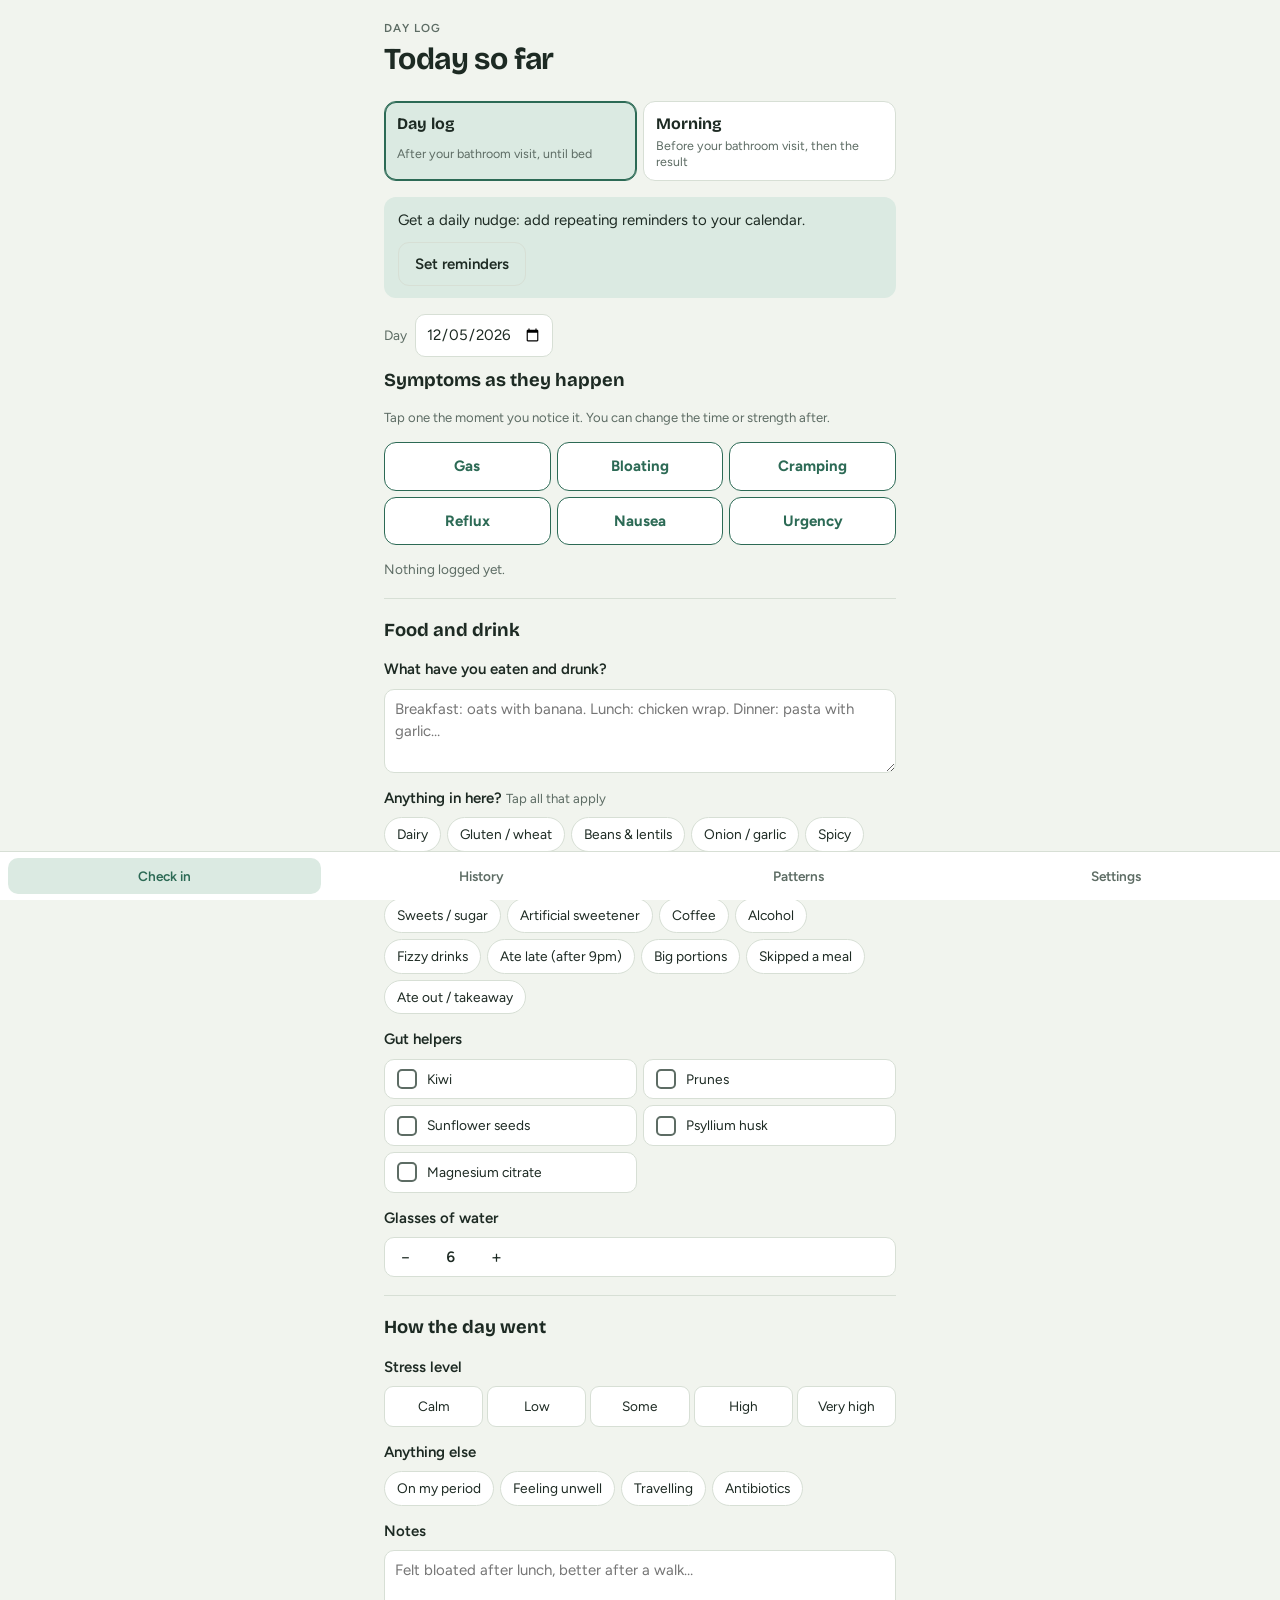
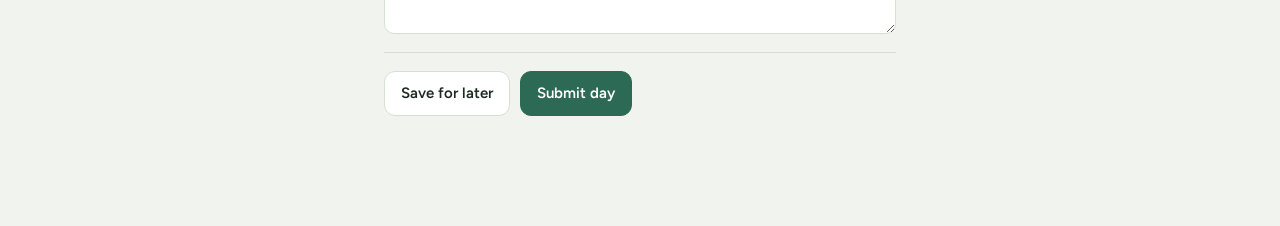
==== index.html @ 4e753a54 "Split check-in into a day log and a morning check-in - Day log (after the bathroom visit until bed):" ====
<!doctype html>
<html lang="en">
<head>
<meta charset="utf-8">
<meta name="viewport" content="width=device-width, initial-scale=1, viewport-fit=cover">
<meta name="theme-color" content="#2c6a55">
<meta name="apple-mobile-web-app-capable" content="yes">
<meta name="apple-mobile-web-app-title" content="Digestiv">
<link rel="manifest" href="manifest.webmanifest">
<link rel="icon" href="icon.svg" type="image/svg+xml">
<link rel="apple-touch-icon" href="apple-touch-icon.png">
<style>:root{padding-top:env(safe-area-inset-top,0px)}</style>
<title>Digestiv</title>
<link rel="preconnect" href="https://fonts.googleapis.com">
<link rel="preconnect" href="https://fonts.gstatic.com" crossorigin>
<link rel="stylesheet" href="https://fonts.googleapis.com/css2?family=Bricolage+Grotesque:opsz,wght@12..96,500;12..96,700&family=Figtree:wght@400;500;600&display=swap">
<style>
/* Layout: one phone-width column; sticky tab bar at the bottom; check-in is a stack of quiet sections */
:root {
  --bg: #f1f4ee;
  --surface: #ffffff;
  --ink: #1d2a23;
  --muted: #5d6c64;
  --line: #d7dfd5;
  --accent: #2c6a55;
  --accent-ink: #ffffff;
  --accent-soft: #dbeae2;
  --s1: #c2553a; --s2: #d68a3c; --s3: #c3a63a; --s4: #74a257; --s5: #36845e;
  --display: "Bricolage Grotesque", "Avenir Next", "Segoe UI", system-ui, sans-serif;
  --body: "Figtree", "Helvetica Neue", "Segoe UI", system-ui, sans-serif;
}
@media (prefers-color-scheme: dark) {
  :root:not([data-theme="light"]) {
    --bg: #111814; --surface: #19221d; --ink: #e3ebe5; --muted: #98a99f; --line: #2a362f;
    --accent: #7cc4a4; --accent-ink: #0f1a14; --accent-soft: #1e382c;
    --s1: #e0775c; --s2: #e4a35a; --s3: #d8c25a; --s4: #92c174; --s5: #5cb486;
    color-scheme: dark;
  }
}
:root[data-theme="dark"] {
  --bg: #111814; --surface: #19221d; --ink: #e3ebe5; --muted: #98a99f; --line: #2a362f;
  --accent: #7cc4a4; --accent-ink: #0f1a14; --accent-soft: #1e382c;
  --s1: #e0775c; --s2: #e4a35a; --s3: #d8c25a; --s4: #92c174; --s5: #5cb486;
  color-scheme: dark;
}
* { box-sizing: border-box; }
[hidden] { display: none !important; }
html, body { background: var(--bg); color: var(--ink); }
body { margin: 0; font: 15px/1.5 var(--body); -webkit-font-smoothing: antialiased; }
.wrap { max-width: 34rem; margin: 0 auto; padding-inline: 16px; padding-block: 20px 110px; }
h1, h2, h3 { font-family: var(--display); text-wrap: balance; margin: 0; }
h1 { font-size: 1.9rem; font-weight: 700; letter-spacing: -0.02em; }
h2 { font-size: 1.15rem; font-weight: 700; }
h3 { font-size: 0.95rem; font-weight: 500; }
.eyebrow { font-size: 0.72rem; text-transform: uppercase; letter-spacing: 0.08em; color: var(--muted); font-weight: 600; }
.muted { color: var(--muted); }
.small { font-size: 0.85rem; }
header.top { display: flex; align-items: end; justify-content: space-between; gap: 12px; margin-bottom: 18px; flex-wrap: wrap; }
.datebox { display: flex; align-items: center; gap: 8px; }
input[type="date"], input[type="time"], input[type="number"], textarea {
  font: inherit; color: var(--ink); background: var(--surface); border: 1px solid var(--line);
  border-radius: 10px; padding: 8px 10px;
}
textarea { width: 100%; min-height: 84px; resize: vertical; }
:focus-visible { outline: 2px solid var(--accent); outline-offset: 2px; }

.banner { background: var(--accent-soft); border-radius: 12px; padding: 12px 14px; margin-bottom: 16px; display: flex; gap: 10px; align-items: center; justify-content: space-between; flex-wrap: wrap; }
.banner p { margin: 0; }

section.block { padding-block: 18px; border-top: 1px solid var(--line); display: grid; gap: 14px; }
section.block:first-of-type { border-top: 0; padding-top: 4px; }
.q { display: grid; gap: 8px; }
.q > label, .q > .label { font-weight: 600; }
.hint { font-size: 0.82rem; color: var(--muted); font-weight: 400; }

.seg { display: grid; grid-auto-flow: column; grid-auto-columns: 1fr; gap: 4px; }
.seg button, .chip, .btn, .tab {
  font: inherit; cursor: pointer; border: 1px solid var(--line); background: var(--surface); color: var(--ink);
}
.seg button { padding: 9px 4px; border-radius: 9px; font-size: 0.85rem; min-width: 0; }
.seg button[aria-pressed="true"] { background: var(--accent); color: var(--accent-ink); border-color: var(--accent); font-weight: 600; }
.seg.score button[aria-pressed="true"][data-v="1"] { background: var(--s1); border-color: var(--s1); color: #fff; }
.seg.score button[aria-pressed="true"][data-v="2"] { background: var(--s2); border-color: var(--s2); color: #fff; }
.seg.score button[aria-pressed="true"][data-v="3"] { background: var(--s3); border-color: var(--s3); color: #1d2a23; }
.seg.score button[aria-pressed="true"][data-v="4"] { background: var(--s4); border-color: var(--s4); color: #fff; }
.seg.score button[aria-pressed="true"][data-v="5"] { background: var(--s5); border-color: var(--s5); color: #fff; }
.seg.score button span { display: block; font-size: 0.7rem; opacity: 0.85; }


.chips { display: flex; flex-wrap: wrap; gap: 6px; }
.chip { border-radius: 999px; padding: 6px 12px; font-size: 0.86rem; }
.chip .box { display: none; }
.checks { display: grid; grid-template-columns: repeat(2, minmax(0, 1fr)); gap: 6px; }
.checks .chip { border-radius: 10px; padding: 9px 12px; display: flex; align-items: center; gap: 10px; text-align: left; }
.checks .chip .box { display: inline-grid; place-items: center; flex: none; width: 20px; height: 20px; border: 2px solid var(--muted); border-radius: 5px; }
.checks .chip[aria-pressed="true"] .box { background: var(--accent); border-color: var(--accent); }
.checks .chip[aria-pressed="true"] .box::after { content: ""; width: 5px; height: 10px; border: solid var(--accent-ink); border-width: 0 2px 2px 0; transform: translate(0, -1px) rotate(45deg); }
.chip[aria-pressed="true"] { background: var(--accent-soft); border-color: var(--accent); color: var(--ink); font-weight: 600; }

.bristol { display: grid; grid-template-columns: repeat(7, minmax(0, 1fr)); gap: 4px; }
.bristol button { padding: 8px 2px; border-radius: 9px; font-weight: 600; }
.bristol-desc { font-size: 0.82rem; color: var(--muted); min-height: 1.3em; }

.stepper { display: inline-flex; align-items: center; gap: 0; border: 1px solid var(--line); border-radius: 10px; overflow: hidden; background: var(--surface); }
.stepper button { font: inherit; border: 0; background: transparent; color: var(--ink); width: 40px; height: 38px; cursor: pointer; font-size: 1.1rem; }
.stepper output { min-width: 3.2rem; text-align: center; font-variant-numeric: tabular-nums; font-weight: 600; }
.row { display: flex; gap: 18px; flex-wrap: wrap; align-items: center; }
.row .q { flex: 1 1 9rem; }

.btn { border-radius: 11px; padding: 10px 16px; font-weight: 600; }
.btn.primary { background: var(--accent); color: var(--accent-ink); border-color: var(--accent); }
.btn.quiet { background: transparent; }
.btn.danger { color: var(--s1); border-color: var(--s1); background: transparent; }
.savebar { display: flex; gap: 10px; align-items: center; flex-wrap: wrap; padding-top: 18px; border-top: 1px solid var(--line); }
.toast { color: var(--accent); font-weight: 600; }

nav.tabs {
  position: fixed; left: 0; right: 0; bottom: 0; z-index: 5;
  background: var(--surface); border-top: 1px solid var(--line);
  padding: 6px 8px calc(6px + env(safe-area-inset-bottom, 0px));
  display: grid; grid-template-columns: repeat(4, 1fr); gap: 4px;
}
.tab { border: 0; background: transparent; padding: 8px 4px; border-radius: 10px; font-size: 0.85rem; color: var(--muted); font-weight: 600; }
.tab[aria-selected="true"] { color: var(--accent); background: var(--accent-soft); }

.pill { width: 3rem; height: 3rem; border-radius: 12px; display: grid; place-items: center; font-family: var(--display); font-weight: 700; font-size: 1.3rem; color: #fff; }
.pill[data-v="3"] { color: #1d2a23; }
.pill[data-v="0"] { background: var(--line); color: var(--muted); }

.chart { width: 100%; height: auto; display: block; }
.factor { display: grid; grid-template-columns: minmax(0, 1fr) 7rem 3.2rem; gap: 10px; align-items: center; padding-block: 7px; border-top: 1px solid var(--line); font-size: 0.9rem; }
.factor:first-child { border-top: 0; }
.factor .n { font-size: 0.75rem; color: var(--muted); }
.bar { position: relative; height: 10px; background: var(--line); border-radius: 5px; }
.bar i { position: absolute; top: 0; bottom: 0; border-radius: 5px; }
.bar::after { content: ""; position: absolute; left: 50%; top: -3px; bottom: -3px; width: 1px; background: var(--muted); }
.delta { text-align: right; font-variant-numeric: tabular-nums; font-weight: 600; }
.card { background: var(--surface); border: 1px solid var(--line); border-radius: 14px; padding: 14px; display: grid; gap: 10px; }
.stack { display: grid; gap: 16px; }
.example-tag { display: inline-block; font-size: 0.72rem; font-weight: 600; text-transform: uppercase; letter-spacing: 0.06em; background: var(--s3); color: #1d2a23; border-radius: 6px; padding: 2px 7px; }
.confirm { display: flex; gap: 8px; flex-wrap: wrap; align-items: center; }

.switch { display: grid; grid-template-columns: repeat(2, minmax(0, 1fr)); gap: 6px; margin-bottom: 16px; }
.switch button { font: inherit; cursor: pointer; text-align: left; border: 1px solid var(--line); background: var(--surface); color: var(--ink); border-radius: 12px; padding: 10px 12px; display: grid; gap: 2px; min-width: 0; }
.switch b { font-family: var(--display); font-size: 1rem; }
.switch .status { justify-self: start; margin-top: 4px; }
.switch span { font-size: 0.78rem; color: var(--muted); line-height: 1.3; }
.switch button[aria-selected="true"] { border-color: var(--accent); background: var(--accent-soft); box-shadow: inset 0 0 0 1px var(--accent); }
.formhead { display: flex; gap: 10px; align-items: center; flex-wrap: wrap; justify-content: space-between; padding-bottom: 6px; }
.formhead .datebox { display: flex; align-items: center; gap: 8px; }
.status { font-size: 0.75rem; font-weight: 600; border-radius: 999px; padding: 3px 10px; background: var(--line); color: var(--muted); white-space: nowrap; }
.status:empty { display: none; }
.status[data-state="draft"] { background: color-mix(in srgb, var(--s3) 35%, var(--surface)); color: var(--ink); }
.status[data-state="submitted"] { background: var(--accent-soft); color: var(--accent); }
.quicklog { display: grid; grid-template-columns: repeat(3, minmax(0, 1fr)); gap: 6px; }
.quicklog button { font: inherit; cursor: pointer; border: 1.5px solid var(--accent); background: var(--surface); color: var(--accent); border-radius: 12px; padding: 12px 6px; font-weight: 700; }
.quicklog button:active { background: var(--accent); color: var(--accent-ink); }
.events { list-style: none; margin: 0; padding: 0; display: grid; gap: 6px; }
.event { display: grid; grid-template-columns: minmax(0, 1fr) auto auto; gap: 8px; align-items: center; padding-block: 4px; border-top: 1px solid var(--line); }
.event:first-child { border-top: 0; }
.ev-main { display: flex; flex-wrap: wrap; gap: 4px 10px; align-items: center; min-width: 0; }
.event input[type="time"] { padding: 5px 6px; font-size: 0.85rem; }
.event .ev-name { font-weight: 600; font-size: 0.95rem; }
.seg.ev-level { grid-auto-columns: auto; gap: 3px; }
.seg.ev-level button { padding: 5px 7px; font-size: 0.75rem; }
.ev-del { font: inherit; border: 0; background: transparent; color: var(--muted); font-size: 1.3rem; line-height: 1; cursor: pointer; width: 32px; height: 32px; border-radius: 8px; }
.toast button { font: inherit; color: var(--accent); background: none; border: 0; text-decoration: underline; cursor: pointer; padding: 0; font-weight: 600; }
.cycle { display: grid; grid-template-columns: repeat(2, minmax(0, 1fr)); gap: 8px; padding-block: 10px; border-top: 1px solid var(--line); }
.cycle:first-child { border-top: 0; }
.half { font: inherit; color: inherit; text-align: left; background: var(--surface); border: 1px solid var(--line); border-radius: 12px; padding: 10px; display: grid; gap: 4px; align-content: start; cursor: pointer; min-width: 0; }
div.half { cursor: default; border-style: dashed; background: transparent; }
.half .head { display: flex; flex-wrap: wrap; align-items: center; gap: 4px 8px; justify-content: space-between; }
.half .tags { font-size: 0.8rem; color: var(--muted); overflow-wrap: anywhere; }
.pill.sm { width: 2rem; height: 2rem; font-size: 1rem; border-radius: 9px; flex: none; }
@media (prefers-reduced-motion: no-preference) { .btn, .chip, .seg button, .tab, .switch button { transition: background-color .15s, border-color .15s; } }
</style>
</head>
<body>

<div class="wrap">
  <header class="top">
    <div>
      <div class="eyebrow" id="hdr-eyebrow">Daily check-in</div>
      <h1 id="hdr-title">Digestiv</h1>
    </div>
  </header>

  <!-- CHECK-IN -->
  <main id="view-checkin">
    <div class="switch" role="tablist" aria-label="Which part">
      <button type="button" role="tab" data-part="day" aria-selected="true"><b>Day log</b><span>After your bathroom visit, until bed</span><em class="status" id="sw-day"></em></button>
      <button type="button" role="tab" data-part="morning" aria-selected="false"><b>Morning</b><span>Before your bathroom visit, then the result</span><em class="status" id="sw-morning"></em></button>
    </div>

    <div class="banner" id="reminder-banner" hidden>
      <p>Get a daily nudge: add repeating reminders to your calendar.</p>
      <button class="btn quiet" type="button" data-view="settings">Set reminders</button>
    </div>

    <!-- DAY LOG -->
    <form id="form-day" data-part="day" autocomplete="off">
      <div class="formhead">
        <div class="datebox"><label for="d-date" class="small muted">Day</label><input type="date" id="d-date"></div>
        <span class="status" id="d-status"></span>
      </div>

      <section class="block">
        <h2>Symptoms as they happen</h2>
        <p class="hint" style="margin:0">Tap one the moment you notice it. You can change the time or strength after.</p>
        <div class="quicklog" id="quicklog"></div>
        <ol class="events" id="events" aria-label="Symptoms logged"></ol>
      </section>

      <section class="block">
        <h2>Food and drink</h2>
        <div class="q">
          <label for="d-food">What have you eaten and drunk?</label>
          <textarea id="d-food" data-text="food" placeholder="Breakfast: oats with banana. Lunch: chicken wrap. Dinner: pasta with garlic…"></textarea>
        </div>
        <div class="q">
          <div class="label">Anything in here? <span class="hint">Tap all that apply</span></div>
          <div class="chips" data-tags="food"></div>
        </div>
        <div class="q">
          <div class="label">Gut helpers</div>
          <div class="checks" data-tags="helpers"></div>
        </div>
        <div class="q">
          <div class="label">Glasses of water</div>
          <div class="stepper" data-field="water" data-step="1" data-min="0" data-max="20">
            <button type="button" data-d="-1" aria-label="Fewer">−</button><output>0</output><button type="button" data-d="1" aria-label="More">+</button>
          </div>
        </div>
      </section>

      <section class="block">
        <h2>How the day went</h2>
        <div class="q">
          <div class="label">Stress level</div>
          <div class="seg" data-field="stress" role="group" aria-label="Stress level">
            <button type="button" data-v="1">Calm</button><button type="button" data-v="2">Low</button><button type="button" data-v="3">Some</button><button type="button" data-v="4">High</button><button type="button" data-v="5">Very high</button>
          </div>
        </div>
        <div class="q">
          <div class="label">Anything else</div>
          <div class="chips" data-tags="other"></div>
        </div>
        <div class="q">
          <label for="d-notes">Notes</label>
          <textarea id="d-notes" data-text="notes" placeholder="Felt bloated after lunch, better after a walk…"></textarea>
        </div>
      </section>

      <div class="savebar">
        <button class="btn" type="button" data-save="day">Save for later</button>
        <button class="btn primary" type="submit" id="d-submit">Submit day</button>
        <span class="toast" id="d-toast" role="status"></span>
      </div>
    </form>

    <!-- MORNING -->
    <form id="form-morning" data-part="morning" autocomplete="off" hidden>
      <div class="formhead">
        <div class="datebox"><label for="m-date" class="small muted">Morning of</label><input type="date" id="m-date"></div>
        <span class="status" id="m-status"></span>
      </div>
      <p class="hint" id="m-pair" style="margin:0"></p>

      <section class="block">
        <h2>Before your bathroom visit</h2>
        <div class="q">
          <div class="label">Hours of sleep</div>
          <div class="stepper" data-field="sleepH" data-step="0.5" data-min="0" data-max="14">
            <button type="button" data-d="-1" aria-label="Less">−</button><output>7</output><button type="button" data-d="1" aria-label="More">+</button>
          </div>
        </div>
        <div class="q">
          <div class="label">Sleep quality</div>
          <div class="seg" data-field="sleepQ" role="group" aria-label="Sleep quality">
            <button type="button" data-v="1">Awful</button><button type="button" data-v="2">Poor</button><button type="button" data-v="3">Okay</button><button type="button" data-v="4">Good</button><button type="button" data-v="5">Great</button>
          </div>
        </div>
        <div class="q">
          <div class="label">This morning I…</div>
          <div class="chips" data-tags="morning"></div>
        </div>
        <div class="q">
          <div class="label">Stress this morning</div>
          <div class="seg" data-field="stressM" role="group" aria-label="Stress this morning">
            <button type="button" data-v="1">Calm</button><button type="button" data-v="2">Low</button><button type="button" data-v="3">Some</button><button type="button" data-v="4">High</button><button type="button" data-v="5">Very high</button>
          </div>
        </div>
      </section>

      <section class="block">
        <h2>The result</h2>
        <div class="q">
          <label for="m-attempt">Bathroom visit at</label>
          <div class="row" style="gap:8px">
            <input type="time" id="m-attempt" data-text="attemptAt">
            <button class="btn quiet" type="button" data-now="1">Now</button>
          </div>
        </div>
        <div class="row">
          <div class="q">
            <div class="label">Bowel movements</div>
            <div class="stepper" data-field="bm" data-step="1" data-min="0" data-max="12">
              <button type="button" data-d="-1" aria-label="Fewer">−</button><output>0</output><button type="button" data-d="1" aria-label="More">+</button>
            </div>
          </div>
          <div class="q">
            <div class="label">Urgency</div>
            <div class="chips"><button type="button" class="chip" data-toggle="urgency">Had to rush</button></div>
          </div>
        </div>
        <div id="m-bm-detail" class="stack" style="gap:14px">
          <div class="q">
            <div class="label">Bristol stool type <span class="hint">(most typical)</span></div>
            <div class="bristol seg" data-field="bristol" role="group" aria-label="Bristol type"></div>
            <div class="bristol-desc" id="bristol-desc"></div>
          </div>
          <div class="q">
            <div class="label">Felt fully emptied afterwards?</div>
            <div class="seg" data-field="emptied" role="group" aria-label="Felt fully emptied">
              <button type="button" data-v="3">Yes</button><button type="button" data-v="2">Partly</button><button type="button" data-v="1">No</button>
            </div>
          </div>
        </div>
        <div class="q">
          <div class="label">How does your gut feel now?</div>
          <div class="seg score" data-field="overall" role="group" aria-label="Overall">
            <button type="button" data-v="1">1<span>Rough</span></button>
            <button type="button" data-v="2">2<span>Off</span></button>
            <button type="button" data-v="3">3<span>Okay</span></button>
            <button type="button" data-v="4">4<span>Good</span></button>
            <button type="button" data-v="5">5<span>Great</span></button>
          </div>
        </div>
        <div class="q">
          <label for="m-notes">Notes</label>
          <textarea id="m-notes" data-text="notes" placeholder="Took a while, needed a second try…"></textarea>
        </div>
      </section>

      <div class="savebar">
        <button class="btn" type="button" data-save="morning">Save for later</button>
        <button class="btn primary" type="submit" id="m-submit">Submit morning</button>
        <span class="toast" id="m-toast" role="status"></span>
      </div>
    </form>
  </main>

  <!-- HISTORY -->
  <main id="view-history" hidden>
    <div id="history-list"></div>
  </main>

  <!-- PATTERNS -->
  <main id="view-patterns" hidden>
    <div class="stack" id="patterns"></div>
  </main>

  <!-- SETTINGS -->
  <main id="view-settings" hidden>
    <div class="stack">
      <div class="card">
        <h2>Daily reminders</h2>
        <p class="muted small" style="margin:0">Each adds a repeating event with an alert to your phone's calendar, so you get a nudge even when the app is closed.</p>
        <div class="row">
          <label for="f-remind" class="small">Morning check-in at</label>
          <input type="time" id="f-remind" value="08:30">
          <button class="btn primary" type="button" id="ics-morning">Add to calendar</button>
        </div>
        <div class="row">
          <label for="f-remind-eve" class="small">Submit day log at</label>
          <input type="time" id="f-remind-eve" value="21:30">
          <button class="btn" type="button" id="ics-evening">Add to calendar</button>
        </div>
        <p class="muted small" id="frame-note" hidden style="margin:0">Downloads are blocked in this preview. Use the installed app to add reminders.</p>
        <p class="muted small" style="margin:0">If you've installed Digestiv to your home screen, its icon also shows a badge until you've submitted the morning check-in.</p>
      </div>
      <div class="card">
        <h2>Your data</h2>
        <p class="muted small" style="margin:0">Everything stays on this device. Export a backup now and then, or to share with a doctor.</p>
        <div class="row" style="gap:8px">
          <button class="btn" type="button" id="export-json">Export backup (JSON)</button>
          <button class="btn" type="button" id="export-csv">Export spreadsheet (CSV)</button>
          <label class="btn" for="import-file">Import backup</label>
          <input type="file" id="import-file" accept="application/json,.json" hidden>
        </div>
        <span class="toast small" id="data-msg" role="status"></span>
        <div class="confirm">
          <button class="btn danger" type="button" id="clear-btn">Delete all check-ins</button>
          <span id="clear-confirm" hidden class="confirm"><span class="small">Delete <b id="clear-count">0</b> logs for good?</span>
            <button class="btn danger" type="button" id="clear-yes">Delete</button>
            <button class="btn quiet" type="button" id="clear-no">Keep</button></span>
        </div>
      </div>
    </div>
  </main>
</div>

<nav class="tabs" role="tablist">
  <button class="tab" role="tab" data-view="checkin" aria-selected="true">Check in</button>
  <button class="tab" role="tab" data-view="history" aria-selected="false">History</button>
  <button class="tab" role="tab" data-view="patterns" aria-selected="false">Patterns</button>
  <button class="tab" role="tab" data-view="settings" aria-selected="false">Settings</button>
</nav>

<script>
(() => {
  // Storage: v2 keeps day logs and mornings separately. A day log for date D pairs with the morning of D+1.
  const KEY1 = "digestiv.entries.v1", KEY2 = "digestiv.v2";
  const SYMPTOMS = [["gas", "Gas"], ["bloating", "Bloating"], ["cramping", "Cramping"], ["reflux", "Reflux"], ["nausea", "Nausea"], ["urgency", "Urgency"]];
  const SYM_LABEL = Object.fromEntries(SYMPTOMS);
  const LEVELS = ["", "Mild", "Mod.", "Strong"];
  const LEVEL_WORD = ["", "mild", "moderate", "strong"];
  const BRISTOL = [
    "Separate hard lumps (constipated)", "Lumpy and sausage-shaped (constipated)", "Sausage with cracks (normal)",
    "Smooth, soft sausage (ideal)", "Soft blobs with clear edges (lacking fibre)", "Mushy with ragged edges (mild diarrhoea)", "Watery, no solid pieces (diarrhoea)"
  ];
  const TAGS = {
    food: ["Dairy", "Gluten / wheat", "Beans & lentils", "Onion / garlic", "Spicy", "Fried / greasy", "Red meat", "Raw veg / salad", "Lots of fruit", "Sweets / sugar", "Artificial sweetener", "Coffee", "Alcohol", "Fizzy drinks", "Ate late (after 9pm)", "Big portions", "Skipped a meal", "Ate out / takeaway"],
    helpers: ["Kiwi", "Prunes", "Sunflower seeds", "Psyllium husk", "Magnesium citrate"],
    other: ["On my period", "Feeling unwell", "Travelling", "Antibiotics"],
    morning: ["Had coffee", "Exercised", "Went for a walk", "Bengal Spice", "Was rushed", "Stretched"]
  };
  const EMPTIED = ["", "No", "Partly", "Yes"];
  const SCORE_WORD = ["", "Rough", "Off", "Okay", "Good", "Great"];

  // ---------- dates ----------
  const iso = d => { const z = new Date(d.getTime() - d.getTimezoneOffset() * 60000); return z.toISOString().slice(0, 10); };
  const today = () => iso(new Date());
  const parse = s => { const [y, m, d] = s.split("-").map(Number); return new Date(y, m - 1, d); };
  const addDays = (s, n) => { const d = parse(s); d.setDate(d.getDate() + n); return iso(d); };
  const fmtDay = s => parse(s).toLocaleDateString(undefined, { weekday: "short", day: "numeric", month: "short" });
  const weekday = s => parse(s).toLocaleDateString(undefined, { weekday: "short" });
  const hm = d => String(d.getHours()).padStart(2, "0") + ":" + String(d.getMinutes()).padStart(2, "0");
  const clone = o => JSON.parse(JSON.stringify(o));
  const esc = s => String(s).replace(/[&<>"]/g, c => ({ "&": "&amp;", "<": "&lt;", ">": "&gt;", '"': "&quot;" }[c]));

  // ---------- storage ----------
  let db = { days: {}, mornings: {} };
  function migrateV1(entries) {
    // v1 stored one entry per morning: the result plus what was eaten the day before.
    const out = { days: {}, mornings: {} };
    Object.values(entries || {}).forEach(e => {
      if (!e || !/^\d{4}-\d{2}-\d{2}$/.test(e.date || "")) return;
      const t = e.tags || {};
      out.mornings[e.date] = {
        date: e.date, sleepH: e.sleepH ?? 7, sleepQ: e.sleepQ ?? null, stressM: e.stressM ?? null, tags: { morning: t.morning || [] },
        attemptAt: "", bm: e.bm ?? 0, bristol: e.bristol ?? null, emptied: e.emptied ?? null, urgency: !!e.urgency, overall: e.overall ?? null,
        notes: e.notes || "", legacy: { bloating: e.bloating ?? 0, pain: e.pain ?? 0, gas: e.gas ?? 0, reflux: e.reflux ?? 0, nausea: e.nausea ?? 0 },
        status: "submitted", savedAt: e.savedAt || null
      };
      const prev = addDays(e.date, -1);
      const hasDay = e.food || (t.food || []).length || (t.helpers || []).length || (t.other || []).length || e.stressY;
      if (hasDay && !out.days[prev]) out.days[prev] = {
        date: prev, food: e.food || "", tags: { food: t.food || [], helpers: t.helpers || [], other: t.other || [] },
        water: e.water ?? 6, stress: e.stressY ?? null, events: [], notes: "", status: "submitted", savedAt: e.savedAt || null
      };
    });
    return out;
  }
  function load() {
    try {
      const v2 = JSON.parse(localStorage.getItem(KEY2) || "null");
      if (v2 && v2.days) { db = { days: v2.days || {}, mornings: v2.mornings || {} }; return; }
    } catch {}
    try {
      const v1 = JSON.parse(localStorage.getItem(KEY1) || "null");
      if (v1 && Object.keys(v1).length) { db = migrateV1(v1); persist(); }  // v1 is left in place as a backup
    } catch {}
  }
  function persist() { try { localStorage.setItem(KEY2, JSON.stringify({ version: 2, days: db.days, mornings: db.mornings })); return true; } catch { return false; } }
  load();
  try { navigator.storage && navigator.storage.persist && navigator.storage.persist(); } catch {}

  const blankDay = d => ({ date: d, food: "", tags: { food: [], helpers: [], other: [] }, water: 6, stress: null, events: [], notes: "", status: null });
  function blankMorning(d) {
    const last = Object.values(db.mornings).filter(m => m.date < d).sort((a, b) => b.date.localeCompare(a.date))[0];
    return { date: d, sleepH: last ? last.sleepH : 7, sleepQ: null, stressM: null, tags: { morning: [] }, attemptAt: "", bm: 1, bristol: null, emptied: null, urgency: false, overall: null, notes: "", status: null };
  }
  const normDay = r => Object.assign(blankDay(r.date), r, { tags: Object.assign({ food: [], helpers: [], other: [] }, r.tags || {}), events: r.events || [] });
  const normMorning = r => Object.assign(blankMorning(r.date), r, { tags: Object.assign({ morning: [] }, r.tags || {}) });

  // ---------- build controls ----------
  const $ = s => document.querySelector(s), $$ = s => [...document.querySelectorAll(s)];
  $("#quicklog").innerHTML = SYMPTOMS.map(([k, l]) => `<button type="button" data-log="${k}">${l}</button>`).join("");
  $(".bristol").innerHTML = BRISTOL.map((d, i) => `<button type="button" data-v="${i + 1}" title="${d}">${i + 1}</button>`).join("");
  $$("[data-tags]").forEach(box => {
    box.innerHTML = TAGS[box.dataset.tags].map(t => `<button type="button" class="chip" data-tag="${t}" aria-pressed="false"><span class="box" aria-hidden="true"></span>${t}</button>`).join("");
  });

  // ---------- form state ----------
  const S = { day: null, morning: null };
  let part = "day";
  const form = p => $("#form-" + p);
  const store = p => p === "day" ? db.days : db.mornings;
  const short = p => p === "day" ? "d" : "m";

  function render(p) {
    const f = form(p), st = S[p];
    f.querySelectorAll(".seg[data-field]").forEach(seg => {
      const v = st[seg.dataset.field];
      seg.querySelectorAll("button").forEach(b => b.setAttribute("aria-pressed", String(v !== null && v !== undefined && String(v) === b.dataset.v)));
    });
    f.querySelectorAll(".stepper").forEach(x => x.querySelector("output").textContent = st[x.dataset.field]);
    f.querySelectorAll("[data-tags]").forEach(box => box.querySelectorAll(".chip").forEach(c => c.setAttribute("aria-pressed", String((st.tags[box.dataset.tags] || []).includes(c.dataset.tag)))));
    f.querySelectorAll("[data-toggle]").forEach(b => b.setAttribute("aria-pressed", String(!!st[b.dataset.toggle])));
    f.querySelectorAll("[data-text]").forEach(t => { if (document.activeElement !== t) t.value = st[t.dataset.text] || ""; });
    if (p === "day") renderEvents();
    else {
      $("#m-bm-detail").hidden = st.bm === 0;
      $("#bristol-desc").textContent = st.bristol ? `Type ${st.bristol}: ${BRISTOL[st.bristol - 1]}` : "1 is hard lumps, 4 is smooth and soft, 7 is watery.";
    }
    renderStatus(p);
  }
  function statusOf(rec) { return !rec ? "" : rec.status === "submitted" ? "Submitted" : "Draft"; }
  function renderStatus(p) {
    const rec = store(p)[S[p].date], el = $(`#${short(p)}-status`);
    el.textContent = !rec ? "" : rec.status === "submitted" ? "Submitted" : `Draft · saved ${rec.savedAt ? hm(new Date(rec.savedAt)) : ""}`;
    el.dataset.state = rec ? rec.status : "";
    $(`#${short(p)}-submit`).textContent = rec && rec.status === "submitted" ? "Update" : (p === "day" ? "Submit day" : "Submit morning");
    // the switch shows today's state for each part
    [["day", db.days[today()]], ["morning", db.mornings[today()]]].forEach(([k, r]) => { const s = $("#sw-" + k); s.textContent = statusOf(r); s.dataset.state = r ? r.status : ""; });
  }
  function renderEvents() {
    const ev = [...S.day.events].sort((a, b) => a.t.localeCompare(b.t));
    $("#events").innerHTML = ev.length ? ev.map(x => `<li class="event">
        <span class="ev-main"><span class="ev-name">${SYM_LABEL[x.type]}</span>
        <input type="time" value="${x.t}" data-ev-time="${x.id}" aria-label="Time of ${SYM_LABEL[x.type]}"></span>
        <span class="seg ev-level" role="group" aria-label="Strength">${[1, 2, 3].map(l => `<button type="button" data-ev-level="${x.id}" data-l="${l}" aria-pressed="${x.level === l}">${LEVELS[l]}</button>`).join("")}</span>
        <button type="button" class="ev-del" data-ev-del="${x.id}" aria-label="Remove ${SYM_LABEL[x.type]} at ${x.t}">×</button></li>`).join("")
      : `<li class="muted small">Nothing logged yet.</li>`;
  }

  // Save keeps a submitted record submitted; new records start as drafts.
  function save(p, status) {
    const st = S[p], rec = store(p)[st.date];
    if (p === "morning" && st.bm === 0) st.bristol = st.emptied = null;
    st.status = status || (rec && rec.status) || "draft";
    st.savedAt = new Date().toISOString();
    if (status === "submitted") st.submittedAt = st.savedAt;
    store(p)[st.date] = clone(st);
    const ok = persist();
    renderStatus(p); updateBadge();
    return ok;
  }
  let timer = null, pending = null;
  function autosave(p) { clearTimeout(timer); pending = p; timer = setTimeout(flush, 400); }
  function flush() { clearTimeout(timer); if (pending) { const p = pending; pending = null; save(p); } }
  const failMsg = "Couldn't save: this browser is blocking storage.";

  function openDay(d) { flush(); $("#d-date").value = d; S.day = db.days[d] ? normDay(clone(db.days[d])) : blankDay(d); $("#d-toast").textContent = ""; render("day"); setHeader(); }
  function openMorning(d) { flush(); $("#m-date").value = d; S.morning = db.mornings[d] ? normMorning(clone(db.mornings[d])) : blankMorning(d); $("#m-toast").textContent = ""; render("morning"); setHeader(); }

  function setHeader() {
    if ($("#view-checkin").hidden || !S.day || !S.morning) return;
    if (part === "day") {
      const d = S.day.date;
      $("#hdr-eyebrow").textContent = "Day log";
      $("#hdr-title").textContent = d === today() ? "Today so far" : fmtDay(d);
    } else {
      const d = S.morning.date;
      $("#hdr-eyebrow").textContent = "Morning check-in";
      $("#hdr-title").textContent = d === today() ? "This morning" : `${fmtDay(d)}, morning`;
      const prev = addDays(d, -1);
      $("#m-pair").textContent = `This goes with your day log from ${fmtDay(prev)}${db.days[prev] ? "" : " (not logged)"}.`;
    }
  }
  function showPart(p) {
    flush();
    part = p;
    $("#form-day").hidden = p !== "day"; $("#form-morning").hidden = p !== "morning";
    $$(".switch button").forEach(b => b.setAttribute("aria-selected", String(b.dataset.part === p)));
    setHeader();
  }

  document.addEventListener("click", e => {
    const b = e.target.closest("button"); if (!b) return;
    if (b.dataset.log) {
      const t = hm(new Date());
      S.day.events.push({ id: Date.now().toString(36) + Math.random().toString(36).slice(2, 5), t, type: b.dataset.log, level: 1 });
      flush(); render("day");
      $("#d-toast").textContent = save("day") ? `Logged ${SYM_LABEL[b.dataset.log].toLowerCase()} at ${t}.` : failMsg;
      return;
    }
    if (b.dataset.evLevel) { const x = S.day.events.find(x => x.id === b.dataset.evLevel); if (x) { x.level = Number(b.dataset.l); render("day"); autosave("day"); } return; }
    if (b.dataset.evDel) { S.day.events = S.day.events.filter(x => x.id !== b.dataset.evDel); render("day"); autosave("day"); return; }
    const f = b.closest("form[data-part]"), p = f && f.dataset.part;
    if (p) {
      const st = S[p];
      const seg = b.closest(".seg[data-field]");
      if (seg && b.dataset.v !== undefined) { const k = seg.dataset.field, v = Number(b.dataset.v); st[k] = st[k] === v ? null : v; render(p); return autosave(p); }
      const sp = b.closest(".stepper");
      if (sp && b.dataset.d) {
        const k = sp.dataset.field, step = Number(sp.dataset.step);
        st[k] = Math.min(Number(sp.dataset.max), Math.max(Number(sp.dataset.min), Math.round((Number(st[k]) + step * Number(b.dataset.d)) * 2) / 2));
        render(p); return autosave(p);
      }
      if (b.dataset.tag) {
        const g = b.closest("[data-tags]").dataset.tags, arr = st.tags[g] = st.tags[g] || [], i = arr.indexOf(b.dataset.tag);
        i >= 0 ? arr.splice(i, 1) : arr.push(b.dataset.tag);
        render(p); return autosave(p);
      }
      if (b.dataset.toggle) { st[b.dataset.toggle] = !st[b.dataset.toggle]; render(p); return autosave(p); }
      if (b.dataset.now) { st.attemptAt = hm(new Date()); render(p); return autosave(p); }
      if (b.dataset.save) {
        flush();
        $(`#${short(p)}-toast`).textContent = save(p) ? "Saved. Come back any time to add more." : failMsg;
        return;
      }
    }
    if (b.dataset.part) return showPart(b.dataset.part);
    if (b.dataset.view) return show(b.dataset.view);
    if (b.dataset.openDay) { openDay(b.dataset.openDay); show("checkin"); return showPart("day"); }
    if (b.dataset.openMorning) { openMorning(b.dataset.openMorning); show("checkin"); return showPart("morning"); }
  });
  document.addEventListener("input", e => {
    const t = e.target, f = t.closest("form[data-part]");
    if (f && t.dataset.text) { S[f.dataset.part][t.dataset.text] = t.value; autosave(f.dataset.part); }
  });
  $("#events").addEventListener("change", e => {
    const id = e.target.dataset.evTime; if (!id || !e.target.value) return;
    const x = S.day.events.find(x => x.id === id); if (x) { x.t = e.target.value; save("day"); render("day"); }
  });
  const clampDate = v => v > today() ? today() : v;
  $("#d-date").addEventListener("change", e => { if (e.target.value) openDay(clampDate(e.target.value)); });
  $("#m-date").addEventListener("change", e => { if (e.target.value) openMorning(clampDate(e.target.value)); });

  $("#form-day").addEventListener("submit", e => {
    e.preventDefault(); flush();
    const d = S.day.date;
    if (!save("day", "submitted")) { $("#d-toast").textContent = failMsg; return; }
    $("#d-toast").textContent = d === today() ? "Day submitted. Tomorrow morning, log how it went." : `Submitted ${fmtDay(d)}.`;
  });
  $("#form-morning").addEventListener("submit", e => {
    e.preventDefault(); flush();
    if (S.morning.overall === null || S.morning.overall === undefined) {
      $("#m-toast").textContent = "Pick how your gut feels now (1 to 5) first.";
      $('[data-field="overall"] button').focus(); return;
    }
    if (!save("morning", "submitted")) { $("#m-toast").textContent = failMsg; return; }
    $("#m-toast").innerHTML = S.morning.date === today() ? `Morning submitted. <button type="button" data-part="day">Start today's day log</button>` : `Submitted ${esc(fmtDay(S.morning.date))}.`;
  });

  // ---------- views ----------
  function show(v) {
    flush();
    $$("main").forEach(m => m.hidden = m.id !== "view-" + v);
    $$(".tab").forEach(t => t.setAttribute("aria-selected", String(t.dataset.view === v)));
    if (v === "checkin") setHeader();
    else { $("#hdr-eyebrow").textContent = "Digestiv"; $("#hdr-title").textContent = { history: "History", patterns: "Patterns", settings: "Settings" }[v]; }
    if (v === "history") renderHistory();
    if (v === "patterns") renderPatterns();
    if (v === "settings") $("#clear-confirm").hidden = true;
    window.scrollTo(0, 0);
  }

  function symSummary(day) {
    const c = {}; (day.events || []).forEach(x => c[x.type] = (c[x.type] || 0) + 1);
    const s = Object.entries(c).map(([k, n]) => `${SYM_LABEL[k].toLowerCase()} ×${n}`);
    return s.length ? s.join(", ") : "No symptoms logged";
  }
  function renderHistory() {
    const keys = [...new Set([...Object.keys(db.days), ...Object.keys(db.mornings).map(m => addDays(m, -1))])].sort().reverse();
    const box = $("#history-list");
    if (!keys.length) { box.innerHTML = `<div class="card"><h2>Nothing logged yet</h2><p class="muted" style="margin:0">Each row pairs a day log with the morning after it. Tap either half to edit it.</p><div><button class="btn primary" type="button" data-view="checkin">Check in now</button></div></div>`; return; }
    box.innerHTML = `<p class="hint" style="margin:0 0 6px">Each row is a day and the morning after it. Tap to edit.</p>` + keys.map(D => {
      const day = db.days[D], M = addDays(D, 1), m = db.mornings[M];
      const dayHalf = day
        ? `<button class="half" type="button" data-open-day="${D}"><span class="head"><b>${fmtDay(D)}</b><em class="status" data-state="${day.status}">${statusOf(day)}</em></span>
            <span class="tags">${symSummary(day)}${day.stress ? ` · stress ${day.stress}/5` : ""}</span>
            ${[...(day.tags.food || []), ...(day.tags.helpers || [])].length ? `<span class="tags">${[...(day.tags.food || []), ...(day.tags.helpers || [])].join(" · ")}</span>` : ""}</button>`
        : `<button class="half" type="button" data-open-day="${D}"><span class="head"><b>${fmtDay(D)}</b></span><span class="tags">No day log. Tap to add one.</span></button>`;
      const mornHalf = M > today()
        ? `<div class="half"><b>${weekday(M)} morning</b><span class="tags">Tomorrow</span></div>`
        : m
          ? `<button class="half" type="button" data-open-morning="${M}"><span class="head"><b>${weekday(M)} morning</b>${m.overall ? `<span class="pill sm" data-v="${m.overall}" style="background:var(--s${m.overall})">${m.overall}</span>` : `<em class="status" data-state="${m.status}">${statusOf(m)}</em>`}</span>
              <span class="tags">${m.bm ? `${m.bm} BM${m.bm > 1 ? "s" : ""}${m.bristol ? ` · Bristol ${m.bristol}` : ""}${m.emptied ? ` · emptied: ${EMPTIED[m.emptied].toLowerCase()}` : ""}` : "No bowel movement"}</span>
              ${(m.tags.morning || []).length ? `<span class="tags">${m.tags.morning.join(" · ")}</span>` : ""}</button>`
          : `<button class="half" type="button" data-open-morning="${M}"><span class="head"><b>${weekday(M)} morning</b></span><span class="tags">Not logged. Tap to add.</span></button>`;
      return `<div class="cycle">${dayHalf}${mornHalf}</div>`;
    }).join("");
  }

  // ---------- patterns ----------
  function pairsOf(src) {
    return Object.values(src.mornings).filter(m => m.overall).sort((a, b) => a.date.localeCompare(b.date))
      .map(m => ({ m: normMorning(m), d: src.days[addDays(m.date, -1)] ? normDay(src.days[addDays(m.date, -1)]) : null }));
  }
  function sample() {
    // Example data for the empty state only; never saved.
    const out = { days: {}, mornings: {} }, rnd = (s => () => (s = (s * 9301 + 49297) % 233280) / 233280)(7);
    for (let i = 28; i >= 1; i--) {
      const M = addDays(today(), -i + 1), D = addDays(M, -1);
      const dairy = rnd() < .35, garlic = rnd() < .3, late = rnd() < .3, kiwi = rnd() < .45, walk = rnd() < .5, tea = rnd() < .5, stress = 1 + Math.floor(rnd() * 5);
      const gas = Math.round(rnd() * 3 + (dairy ? 2 : 0));
      let s = 3.8 - (dairy ? 1.1 : 0) - (garlic ? .7 : 0) - (late ? .5 : 0) + (kiwi ? .8 : 0) + (walk ? .5 : 0) + (tea ? .4 : 0) - (stress >= 4 ? .8 : 0) + (rnd() - .5);
      s = Math.max(1, Math.min(5, Math.round(s)));
      out.days[D] = { date: D, tags: { food: [dairy && "Dairy", garlic && "Onion / garlic", late && "Ate late (after 9pm)"].filter(Boolean), helpers: kiwi ? ["Kiwi"] : [], other: [] }, stress, water: 6, events: Array.from({ length: gas }, () => ({ type: "gas", t: "15:00", level: 1 })) };
      out.mornings[M] = { date: M, overall: s, bm: s >= 3 ? 1 : (rnd() < .5 ? 1 : 0), emptied: s >= 4 ? 3 : s >= 3 ? 2 : 1, sleepH: 6 + Math.round(rnd() * 4) / 2, tags: { morning: [walk && "Went for a walk", tea && "Bengal Spice", "Had coffee"].filter(Boolean) } };
    }
    return out;
  }
  const avg = a => a.reduce((x, y) => x + y, 0) / a.length;
  function factors(P) {
    const rows = [], MIN = 3;
    const test = (label, pred, needDay) => {
      const pool = needDay ? P.filter(x => x.d) : P;
      const yes = pool.filter(pred).map(x => x.m.overall), no = pool.filter(x => !pred(x)).map(x => x.m.overall);
      if (yes.length >= MIN && no.length >= MIN) rows.push({ label, d: avg(yes) - avg(no), n: yes.length });
    };
    ["food", "helpers", "other"].forEach(g => TAGS[g].forEach(t => test(t, x => (x.d.tags[g] || []).includes(t), true)));
    SYMPTOMS.forEach(([k, l]) => test(`${l} during the day`, x => (x.d.events || []).some(e => e.type === k), true));
    test("3 or more symptoms logged in the day", x => (x.d.events || []).length >= 3, true);
    test("High stress in the day (4 to 5)", x => x.d.stress >= 4, true);
    test("Under 5 glasses of water", x => x.d.water < 5, true);
    TAGS.morning.forEach(t => test(`${t} (morning)`, x => (x.m.tags.morning || []).includes(t)));
    test("High stress in the morning (4 to 5)", x => x.m.stressM >= 4);
    test("Under 6.5 hours of sleep", x => x.m.sleepH < 6.5);
    test("Poor sleep quality (1 to 2)", x => x.m.sleepQ && x.m.sleepQ <= 2);
    return rows.filter(r => Math.abs(r.d) >= 0.3).sort((a, b) => a.d - b.d);
  }
  function chart(P) {
    const days = 28, W = 340, H = 120, pad = { l: 22, r: 8, t: 10, b: 20 };
    const byDate = Object.fromEntries(P.map(x => [x.m.date, x.m]));
    const pts = [];
    for (let i = days - 1; i >= 0; i--) { const k = addDays(today(), -i); pts.push({ k, e: byDate[k], x: days - 1 - i }); }
    const X = i => pad.l + i * (W - pad.l - pad.r) / (days - 1), Y = v => pad.t + (5 - v) * (H - pad.t - pad.b) / 4;
    const grid = [1, 2, 3, 4, 5].map(v => `<line x1="${pad.l}" x2="${W - pad.r}" y1="${Y(v)}" y2="${Y(v)}" stroke="var(--line)" stroke-width="1"/><text x="${pad.l - 7}" y="${Y(v) + 4}" font-size="10" text-anchor="end" fill="var(--muted)">${v}</text>`).join("");
    const have = pts.filter(p => p.e);
    let path = "", seg = [];
    pts.forEach(p => { if (p.e) seg.push(`${X(p.x).toFixed(1)},${Y(p.e.overall).toFixed(1)}`); else if (seg.length) { path += "M" + seg.join("L"); seg = []; } });
    if (seg.length) path += "M" + seg.join("L");
    const dots = have.map(p => `<circle cx="${X(p.x)}" cy="${Y(p.e.overall)}" r="${p === have[have.length - 1] ? 4.5 : 3}" fill="var(--s${p.e.overall})" stroke="var(--surface)" stroke-width="1.5"/>`).join("");
    const lbl = i => parse(pts[i].k).toLocaleDateString(undefined, { day: "numeric", month: "short" });
    return `<svg class="chart" viewBox="0 0 ${W} ${H}" role="img" aria-label="Morning gut score over the last 4 weeks">${grid}
      <path d="${path}" fill="none" stroke="var(--accent)" stroke-width="2" stroke-linejoin="round" stroke-linecap="round" opacity=".55"/>${dots}
      <text x="${X(0)}" y="${H - 4}" font-size="10" fill="var(--muted)">${lbl(0)}</text><text x="${X(days - 1)}" y="${H - 4}" font-size="10" text-anchor="end" fill="var(--muted)">${lbl(days - 1)}</text></svg>`;
  }
  function renderPatterns() {
    const real = pairsOf(db), isExample = real.length < 5, P = isExample ? pairsOf(sample()) : real;
    const F = factors(P), bad = F.filter(r => r.d < 0), good = F.filter(r => r.d > 0).reverse();
    const row = r => {
      const w = Math.min(50, Math.abs(r.d) / 2 * 50);
      return `<div class="factor"><span>${r.label}<br><span class="n">${r.n} mornings</span></span>
        <span class="bar"><i style="${r.d < 0 ? `right:50%;width:${w}%;background:var(--s1)` : `left:50%;width:${w}%;background:var(--s5)`}"></i></span>
        <span class="delta" style="color:var(${r.d < 0 ? "--s1" : "--s5"})">${r.d > 0 ? "+" : "−"}${Math.abs(r.d).toFixed(1)}</span></div>`;
    };
    const last7 = P.filter(x => x.m.date > addDays(today(), -7)).map(x => x.m.overall);
    const recent14 = P.filter(x => x.m.date > addDays(today(), -14) && x.m.bm > 0 && x.m.emptied);
    const full = recent14.filter(x => x.m.emptied === 3).length;
    $("#patterns").innerHTML = `
      ${isExample ? `<div class="banner"><p><span class="example-tag">Example</span> These are made-up days to show how this page works. Your own patterns appear after 5 submitted mornings (you have ${real.length}).</p></div>` : ""}
      <div class="card"><div class="row" style="justify-content:space-between"><h2>Morning gut score, last 4 weeks</h2><span class="muted small">${last7.length ? `7 day average ${avg(last7).toFixed(1)}` : ""}</span></div>${chart(P)}
        ${recent14.length ? `<p class="muted small" style="margin:0">Fully emptied on ${full} of ${recent14.length} mornings with a bowel movement in the last 2 weeks.</p>` : ""}</div>
      <div class="card"><h2>Linked to worse mornings</h2><p class="muted small" style="margin:0">Your average morning score with it, compared with mornings without it. Food, helpers and symptoms are from the day before.</p>
        <div>${bad.length ? bad.map(row).join("") : `<p class="muted small">Nothing stands out yet.</p>`}</div></div>
      <div class="card"><h2>Linked to better mornings</h2>
        <div>${good.length ? good.map(row).join("") : `<p class="muted small">Nothing stands out yet.</p>`}</div></div>
      <p class="muted small">These are patterns, not proof. A factor needs at least 3 mornings with it and 3 without before it shows here, and the picture gets clearer over a few weeks. Worth bringing to a doctor or dietitian.</p>`;
  }

  // ---------- reminders (.ics) ----------
  const inFrame = (() => { try { return window.self !== window.top; } catch { return true; } })();
  $("#frame-note").hidden = !inFrame;
  try { const t = localStorage.getItem("digestiv.remind"); if (t) $("#f-remind").value = t; const t2 = localStorage.getItem("digestiv.remindEve"); if (t2) $("#f-remind-eve").value = t2; } catch {}
  function download(name, type, text) {
    const a = document.createElement("a");
    a.href = URL.createObjectURL(new Blob([text], { type })); a.download = name;
    document.body.appendChild(a); a.click(); setTimeout(() => { URL.revokeObjectURL(a.href); a.remove(); }, 1000);
  }
  function addReminder(time, key, summary, desc, hash) {
    try { localStorage.setItem(key, time); } catch {}
    const [h, m] = time.split(":");
    const d = today().replace(/-/g, ""), stamp = new Date().toISOString().replace(/[-:]/g, "").slice(0, 15) + "Z";
    const url = location.protocol.startsWith("http") && !inFrame ? location.href.split("#")[0] + "#" + hash : "";
    const ics = ["BEGIN:VCALENDAR", "VERSION:2.0", "PRODID:-//Digestiv//EN", "BEGIN:VEVENT",
      `UID:digestiv-${hash}-${stamp}@digestiv`, `DTSTAMP:${stamp}`, `DTSTART:${d}T${h}${m}00`, "DURATION:PT5M",
      "RRULE:FREQ=DAILY", `SUMMARY:${summary}`, `DESCRIPTION:${desc}${url ? "\\n" + url : ""}`,
      ...(url ? [`URL:${url}`] : []), "BEGIN:VALARM", "ACTION:DISPLAY", `DESCRIPTION:${summary}`, "TRIGGER:PT0M", "END:VALARM",
      "END:VEVENT", "END:VCALENDAR"].join("\r\n");
    download(`digestiv-${hash}-reminder.ics`, "text/calendar", ics);
    try { localStorage.setItem("digestiv.reminderSet", "1"); } catch {}
    $("#reminder-banner").hidden = true;
  }
  $("#ics-morning").addEventListener("click", () => addReminder($("#f-remind").value || "08:30", "digestiv.remind", "Digestiv morning check-in", "Log your morning before and after your bathroom visit.", "morning"));
  $("#ics-evening").addEventListener("click", () => addReminder($("#f-remind-eve").value || "21:30", "digestiv.remindEve", "Digestiv: submit your day log", "Finish and submit today's day log.", "day"));
  try { $("#reminder-banner").hidden = !!localStorage.getItem("digestiv.reminderSet"); } catch { $("#reminder-banner").hidden = false; }

  // ---------- data ----------
  const msg = t => $("#data-msg").textContent = t;
  $("#export-json").addEventListener("click", () => { flush(); download(`digestiv-backup-${today()}.json`, "application/json", JSON.stringify({ app: "digestiv", version: 2, days: db.days, mornings: db.mornings }, null, 2)); });
  $("#export-csv").addEventListener("click", () => {
    flush();
    const q = v => { v = v === null || v === undefined ? "" : String(v); return /[",\n]/.test(v) ? `"${v.replace(/"/g, '""')}"` : v; };
    const cols = ["day", "day_status", "food", "food_tags", "helpers", "other_tags", "water", "stress_day", ...SYMPTOMS.map(s => s[0] + "_count"), "symptom_log", "day_notes",
      "morning", "morning_status", "sleep_hours", "sleep_quality", "morning_tags", "stress_morning", "visit_time", "bowel_movements", "bristol", "emptied", "urgency", "gut_score", "morning_notes"];
    const keys = [...new Set([...Object.keys(db.days), ...Object.keys(db.mornings).map(m => addDays(m, -1))])].sort();
    const rows = keys.map(D => {
      const d = db.days[D] ? normDay(db.days[D]) : null, M = addDays(D, 1), m = db.mornings[M] ? normMorning(db.mornings[M]) : null;
      const ev = d ? [...d.events].sort((a, b) => a.t.localeCompare(b.t)) : [];
      return [D, d && d.status, d && d.food, d && d.tags.food.join("; "), d && d.tags.helpers.join("; "), d && d.tags.other.join("; "), d && d.water, d && d.stress,
        ...SYMPTOMS.map(([k]) => d ? ev.filter(x => x.type === k).length : ""), ev.map(x => `${x.t} ${x.type} ${LEVEL_WORD[x.level]}`).join("; "), d && d.notes,
        m ? M : "", m && m.status, m && m.sleepH, m && m.sleepQ, m && m.tags.morning.join("; "), m && m.stressM, m && m.attemptAt, m && m.bm, m && m.bristol,
        m && (EMPTIED[m.emptied] || ""), m && (m.urgency ? "yes" : ""), m && m.overall, m && m.notes].map(q).join(",");
    });
    download(`digestiv-${today()}.csv`, "text/csv", [cols.join(","), ...rows].join("\n"));
  });
  $("#import-file").addEventListener("change", async e => {
    const f = e.target.files[0]; if (!f) return;
    try {
      const data = JSON.parse(await f.text());
      const inc = data.days || data.mornings ? { days: data.days || {}, mornings: data.mornings || {} } : migrateV1(data.entries);
      const ok = k => /^\d{4}-\d{2}-\d{2}$/.test(k);
      let n = 0;
      Object.entries(inc.days).forEach(([k, v]) => { if (ok(k) && v) { db.days[k] = v; n++; } });
      Object.entries(inc.mornings).forEach(([k, v]) => { if (ok(k) && v) { db.mornings[k] = v; n++; } });
      if (!n) throw new Error();
      persist(); msg(`Imported ${n} logs.`); updateBadge();
      openDay(S.day.date); openMorning(S.morning.date);
    } catch { msg("That file isn't a Digestiv backup. Choose a .json file exported from this app."); }
    e.target.value = "";
  });
  $("#clear-btn").addEventListener("click", () => { $("#clear-count").textContent = Object.keys(db.days).length + Object.keys(db.mornings).length; $("#clear-confirm").hidden = false; });
  $("#clear-no").addEventListener("click", () => $("#clear-confirm").hidden = true);
  $("#clear-yes").addEventListener("click", () => {
    clearTimeout(timer); pending = null;
    db = { days: {}, mornings: {} }; persist();
    try { localStorage.removeItem(KEY1); } catch {}
    $("#clear-confirm").hidden = true; msg("All logs deleted."); updateBadge();
    openDay(today()); openMorning(today());
  });

  // ---------- badge, day rollover, offline ----------
  function updateBadge() {
    try { if ("setAppBadge" in navigator) (db.mornings[today()] && db.mornings[today()].status === "submitted") ? navigator.clearAppBadge() : navigator.setAppBadge(1); } catch {}
  }
  const defaultPart = () => (new Date().getHours() < 12 && !(db.mornings[today()] && db.mornings[today()].status === "submitted")) ? "morning" : "day";
  let openedOn = today();
  document.addEventListener("visibilitychange", () => {
    if (document.hidden) return flush();
    updateBadge();
    if (today() !== openedOn) { openedOn = today(); openDay(today()); openMorning(today()); showPart(defaultPart()); }
  });
  window.addEventListener("pagehide", flush);
  if ("serviceWorker" in navigator && !inFrame && /^https:|^http:\/\/localhost/.test(location.href)) {
    navigator.serviceWorker.register("sw.js").catch(() => {});
  }

  $("#d-date").max = $("#m-date").max = today();
  openDay(today()); openMorning(today());
  updateBadge();
  const start = location.hash.replace("#", "");
  showPart(start === "day" || start === "morning" ? start : defaultPart());
  show(["history", "patterns", "settings"].includes(start) ? start : "checkin");
})();
</script>
</body>
</html>
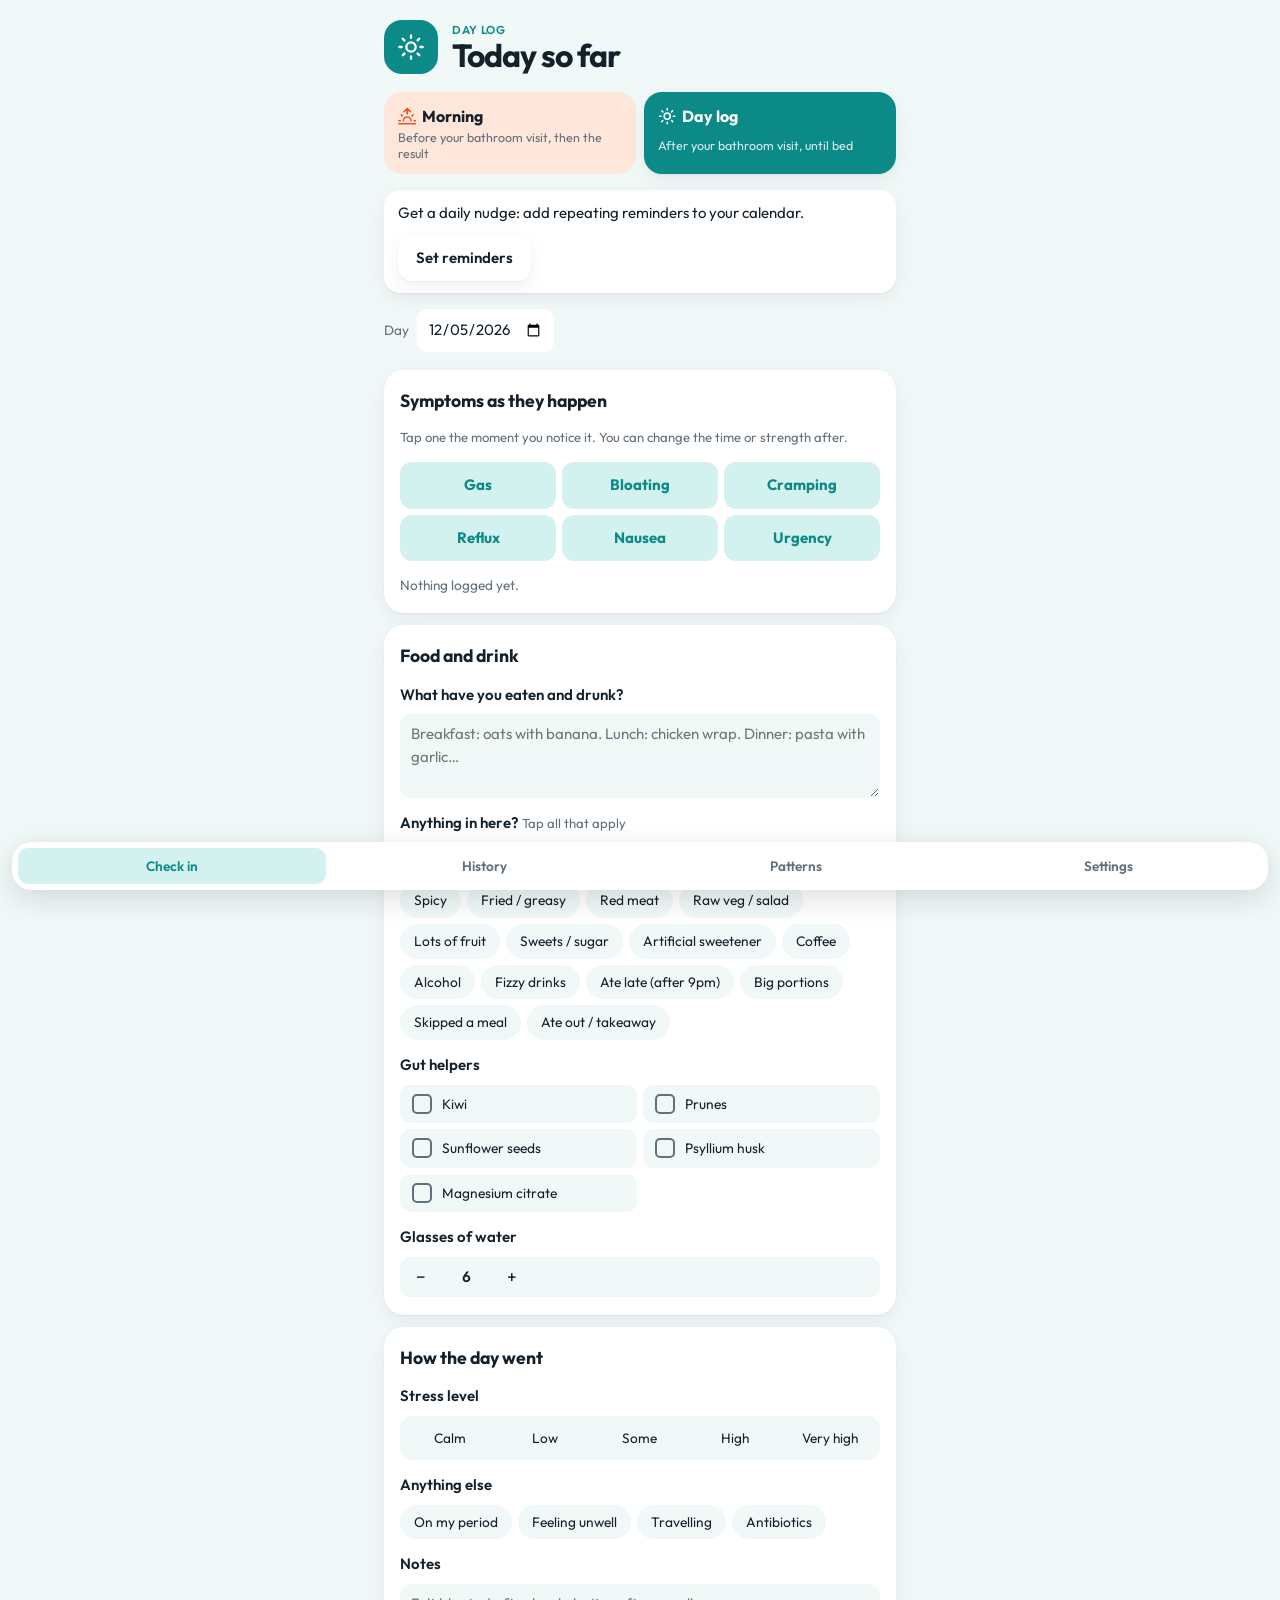
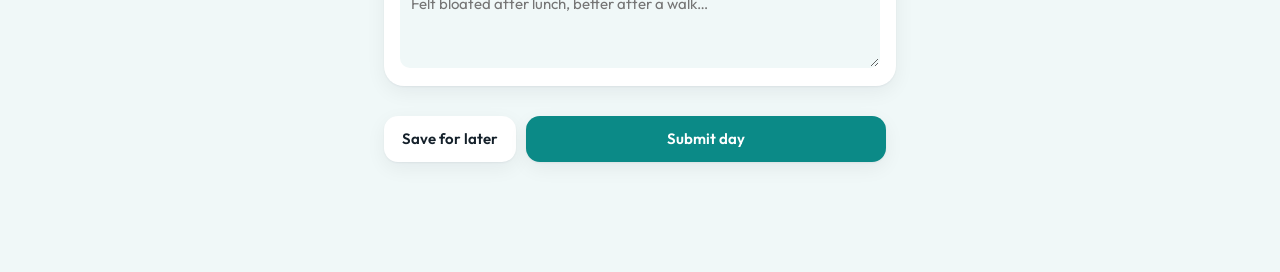
==== commit 340eee3b: "Switch to the Lagoon look with colour-coded morning and day parts Morning (sunrise icon, tangerine) " ====
--- a/index.html
+++ b/index.html
@@ -3,7 +3,7 @@
 <head>
 <meta charset="utf-8">
 <meta name="viewport" content="width=device-width, initial-scale=1, viewport-fit=cover">
-<meta name="theme-color" content="#2c6a55">
+<meta name="theme-color" content="#0b8a87">
 <meta name="apple-mobile-web-app-capable" content="yes">
 <meta name="apple-mobile-web-app-title" content="Digestiv">
 <link rel="manifest" href="manifest.webmanifest">
@@ -142,7 +142,12 @@
 
 .switch { display: grid; grid-template-columns: repeat(2, minmax(0, 1fr)); gap: 6px; margin-bottom: 16px; }
 .switch button { font: inherit; cursor: pointer; text-align: left; border: 1px solid var(--line); background: var(--surface); color: var(--ink); border-radius: 12px; padding: 10px 12px; display: grid; gap: 2px; min-width: 0; }
-.switch b { font-family: var(--display); font-size: 1rem; }
+.switch b { font-family: var(--display); font-size: 1rem; display: flex; align-items: center; }
+.ico { display: inline-grid; flex: none; width: 1.15em; height: 1.15em; margin-right: 6px; }
+.ico svg, .emblem svg { width: 100%; height: 100%; display: block; }
+.emblem { display: none; }
+header.top .titles { flex: 1; min-width: 0; }
+.half .label { display: flex; align-items: center; font-weight: 700; }
 .switch .status { justify-self: start; margin-top: 4px; }
 .switch span { font-size: 0.78rem; color: var(--muted); line-height: 1.3; }
 .switch button[aria-selected="true"] { border-color: var(--accent); background: var(--accent-soft); box-shadow: inset 0 0 0 1px var(--accent); }
@@ -176,10 +181,80 @@
 </style>
 </head>
 <body>
+<link rel="stylesheet" href="https://fonts.googleapis.com/css2?family=Outfit:wght@400;500;600;700&display=swap">
+<style>
+/* Lagoon theme (chosen 2026-10-03) */
+/* Sunrise & Lagoon: tangerine mornings, teal days. */
+:root {
+  --bg: #f4f6f7; --surface: #ffffff; --ink: #14202a; --muted: #62707c; --line: #e3e8ec;
+  --m: #e8541a; --m-soft: #ffe6da; --m-ink: #ffffff; --m-bg: #fff5ef;
+  --d: #0b8a87; --d-soft: #d3f1ef; --d-ink: #ffffff; --d-bg: #f0f8f8;
+  --brand: #0b8a87; --brand-soft: #d3f1ef; --brand-ink: #ffffff;
+  --display: "Outfit", "Avenir Next", system-ui, sans-serif; --body: "Outfit", "Avenir Next", system-ui, sans-serif;
+}
+@media (prefers-color-scheme: dark) { :root:not([data-theme="light"]) {
+  --bg: #0f1417; --surface: #182026; --ink: #e9eef1; --muted: #93a1ab; --line: #26313a;
+  --m: #ff8a5c; --m-soft: #3a2218; --m-ink: #1a0d07; --m-bg: #16110f;
+  --d: #3ccfc9; --d-soft: #12312f; --d-ink: #04201f; --d-bg: #0d1615;
+  --brand: #3ccfc9; --brand-soft: #12312f; --brand-ink: #04201f; color-scheme: dark; } }
+:root[data-theme="dark"] {
+  --bg: #0f1417; --surface: #182026; --ink: #e9eef1; --muted: #93a1ab; --line: #26313a;
+  --m: #ff8a5c; --m-soft: #3a2218; --m-ink: #1a0d07; --m-bg: #16110f;
+  --d: #3ccfc9; --d-soft: #12312f; --d-ink: #04201f; --d-bg: #0d1615;
+  --brand: #3ccfc9; --brand-soft: #12312f; --brand-ink: #04201f; color-scheme: dark; }
+
+/* Pop base: clean white cards; each part of the check-in owns a colour (morning warm, day cool) that tints the page, controls and buttons. Palette files set --m*, --d*, --brand. */
+:root { --accent: var(--brand); --accent-soft: var(--brand-soft); --accent-ink: var(--brand-ink); --shadow: 0 1px 2px rgba(20, 20, 30, .05), 0 6px 20px rgba(20, 20, 30, .06); }
+body[data-part="morning"], .switch [data-part="morning"], .half.morning { --accent: var(--m); --accent-soft: var(--m-soft); --accent-ink: var(--m-ink); }
+body[data-part="day"], .switch [data-part="day"], .half.day { --accent: var(--d); --accent-soft: var(--d-soft); --accent-ink: var(--d-ink); }
+body[data-part="morning"] { --bg: var(--m-bg); }
+body[data-part="day"] { --bg: var(--d-bg); }
+@media (prefers-reduced-motion: no-preference) { body { transition: background-color .25s; } }
+h1 { font-size: 2rem; font-weight: 700; letter-spacing: -0.03em; line-height: 1.1; }
+h2 { font-size: 1.1rem; font-weight: 700; }
+header.top { align-items: center; justify-content: flex-start; gap: 14px; }
+.emblem { display: grid; flex: none; width: 54px; height: 54px; padding: 13px; border-radius: 18px; background: var(--accent); color: var(--accent-ink); }
+.emblem:empty { display: none; }
+.eyebrow { color: var(--accent); letter-spacing: 0.06em; }
+.switch { gap: 8px; }
+.switch button { border: 0; background: var(--accent-soft); color: var(--ink); border-radius: 18px; padding: 12px 14px; }
+.switch button .ico { color: var(--accent); }
+.switch button[aria-selected="true"] { background: var(--accent); color: var(--accent-ink); box-shadow: var(--shadow); }
+.switch button[aria-selected="true"] .ico, .switch button[aria-selected="true"] span { color: inherit; }
+.switch button[aria-selected="true"] span { opacity: .85; }
+.switch button[aria-selected="true"] .status { background: color-mix(in srgb, var(--accent-ink) 22%, transparent); color: inherit; }
+.wrap form { display: grid; gap: 12px; }
+section.block, section.block:first-of-type { background: var(--surface); border: 0; border-radius: 20px; padding: 18px 16px; box-shadow: var(--shadow); }
+.savebar { border-top: 0; }
+.seg { background: var(--bg); border-radius: 12px; padding: 3px; gap: 2px; }
+.seg button { background: transparent; border: 0; border-radius: 9px; }
+.seg button[aria-pressed="true"] { background: var(--accent); color: var(--accent-ink); }
+.chip { border: 0; background: var(--bg); padding: 7px 14px; }
+.chip[aria-pressed="true"] { background: var(--accent); color: var(--accent-ink); }
+.checks .chip { background: var(--bg); }
+.checks .chip[aria-pressed="true"] .box { background: var(--accent-ink); border-color: var(--accent-ink); }
+.checks .chip[aria-pressed="true"] .box::after { border-color: var(--accent); }
+.stepper, textarea, input[type="date"], input[type="time"] { background: var(--bg); border-color: transparent; }
+.formhead input[type="date"] { background: var(--surface); }
+.quicklog button { border: 0; background: var(--accent-soft); color: var(--accent); }
+.quicklog button:active { background: var(--accent); color: var(--accent-ink); }
+.banner { background: var(--surface); box-shadow: var(--shadow); border-radius: 16px; }
+.btn { border: 0; border-radius: 14px; padding: 12px 18px; background: var(--surface); box-shadow: var(--shadow); }
+.btn.primary { flex: 1; background: var(--accent); color: var(--accent-ink); }
+.btn.danger { box-shadow: none; border: 1px solid var(--s1); }
+.card { border: 0; box-shadow: var(--shadow); border-radius: 18px; }
+.half { border: 0; box-shadow: var(--shadow); border-radius: 16px; }
+div.half { box-shadow: none; border: 1.5px dashed var(--line); }
+.half .label { color: var(--accent); }
+.status[data-state="submitted"] { background: var(--accent-soft); color: var(--accent); }
+nav.tabs { left: 12px; right: 12px; bottom: calc(10px + env(safe-area-inset-bottom, 0px)); padding: 6px; border: 0; border-radius: 20px; background: var(--surface); box-shadow: 0 8px 30px rgba(20, 20, 30, .14); }
+.tab[aria-selected="true"] { background: var(--accent-soft); color: var(--accent); }
+</style>
 
 <div class="wrap">
   <header class="top">
-    <div>
+    <span class="emblem" id="hdr-icon" aria-hidden="true"></span>
+    <div class="titles">
       <div class="eyebrow" id="hdr-eyebrow">Daily check-in</div>
       <h1 id="hdr-title">Digestiv</h1>
     </div>
@@ -188,8 +263,8 @@
   <!-- CHECK-IN -->
   <main id="view-checkin">
     <div class="switch" role="tablist" aria-label="Which part">
-      <button type="button" role="tab" data-part="day" aria-selected="true"><b>Day log</b><span>After your bathroom visit, until bed</span><em class="status" id="sw-day"></em></button>
-      <button type="button" role="tab" data-part="morning" aria-selected="false"><b>Morning</b><span>Before your bathroom visit, then the result</span><em class="status" id="sw-morning"></em></button>
+      <button type="button" role="tab" data-part="morning" aria-selected="false"><b><i class="ico" data-icon="morning"></i>Morning</b><span>Before your bathroom visit, then the result</span><em class="status" id="sw-morning"></em></button>
+      <button type="button" role="tab" data-part="day" aria-selected="true"><b><i class="ico" data-icon="day"></i>Day log</b><span>After your bathroom visit, until bed</span><em class="status" id="sw-day"></em></button>
     </div>
 
     <div class="banner" id="reminder-banner" hidden>
@@ -426,6 +501,10 @@
     morning: ["Had coffee", "Exercised", "Went for a walk", "Bengal Spice", "Was rushed", "Stretched"]
   };
   const EMPTIED = ["", "No", "Partly", "Yes"];
+  const ICONS = {
+    morning: '<svg viewBox="0 0 24 24" fill="none" stroke="currentColor" stroke-width="2" stroke-linecap="round" stroke-linejoin="round"><path d="M17 18a5 5 0 0 0-10 0"/><path d="M12 2v7M4.2 10.2l1.4 1.4M1 18h2M21 18h2M18.4 11.6l1.4-1.4M23 22H1M8 6l4-4 4 4"/></svg>',
+    day: '<svg viewBox="0 0 24 24" fill="none" stroke="currentColor" stroke-width="2" stroke-linecap="round" stroke-linejoin="round"><circle cx="12" cy="12" r="4"/><path d="M12 2v2M12 20v2M4.93 4.93l1.41 1.41M17.66 17.66l1.41 1.41M2 12h2M20 12h2M6.34 17.66l-1.41 1.41M19.07 4.93l-1.41 1.41"/></svg>'
+  };
   const SCORE_WORD = ["", "Rough", "Off", "Okay", "Good", "Great"];
 
   // ---------- dates ----------
@@ -486,6 +565,7 @@
 
   // ---------- build controls ----------
   const $ = s => document.querySelector(s), $$ = s => [...document.querySelectorAll(s)];
+  $$("[data-icon]").forEach(i => i.innerHTML = ICONS[i.dataset.icon]);
   $("#quicklog").innerHTML = SYMPTOMS.map(([k, l]) => `<button type="button" data-log="${k}">${l}</button>`).join("");
   $(".bristol").innerHTML = BRISTOL.map((d, i) => `<button type="button" data-v="${i + 1}" title="${d}">${i + 1}</button>`).join("");
   $$("[data-tags]").forEach(box => {
@@ -557,6 +637,8 @@
 
   function setHeader() {
     if ($("#view-checkin").hidden || !S.day || !S.morning) return;
+    $("#hdr-icon").innerHTML = ICONS[part];
+    document.body.dataset.part = part;
     if (part === "day") {
       const d = S.day.date;
       $("#hdr-eyebrow").textContent = "Day log";
@@ -651,7 +733,8 @@
     $$("main").forEach(m => m.hidden = m.id !== "view-" + v);
     $$(".tab").forEach(t => t.setAttribute("aria-selected", String(t.dataset.view === v)));
     if (v === "checkin") setHeader();
-    else { $("#hdr-eyebrow").textContent = "Digestiv"; $("#hdr-title").textContent = { history: "History", patterns: "Patterns", settings: "Settings" }[v]; }
+    else {
+      document.body.dataset.part = ""; $("#hdr-icon").innerHTML = ""; $("#hdr-eyebrow").textContent = "Digestiv"; $("#hdr-title").textContent = { history: "History", patterns: "Patterns", settings: "Settings" }[v]; }
     if (v === "history") renderHistory();
     if (v === "patterns") renderPatterns();
     if (v === "settings") $("#clear-confirm").hidden = true;
@@ -670,17 +753,17 @@
     box.innerHTML = `<p class="hint" style="margin:0 0 6px">Each row is a day and the morning after it. Tap to edit.</p>` + keys.map(D => {
       const day = db.days[D], M = addDays(D, 1), m = db.mornings[M];
       const dayHalf = day
-        ? `<button class="half" type="button" data-open-day="${D}"><span class="head"><b>${fmtDay(D)}</b><em class="status" data-state="${day.status}">${statusOf(day)}</em></span>
+        ? `<button class="half day" type="button" data-open-day="${D}"><span class="head"><b class="label"><i class="ico">${ICONS.day}</i>${fmtDay(D)}</b><em class="status" data-state="${day.status}">${statusOf(day)}</em></span>
             <span class="tags">${symSummary(day)}${day.stress ? ` · stress ${day.stress}/5` : ""}</span>
             ${[...(day.tags.food || []), ...(day.tags.helpers || [])].length ? `<span class="tags">${[...(day.tags.food || []), ...(day.tags.helpers || [])].join(" · ")}</span>` : ""}</button>`
-        : `<button class="half" type="button" data-open-day="${D}"><span class="head"><b>${fmtDay(D)}</b></span><span class="tags">No day log. Tap to add one.</span></button>`;
+        : `<button class="half day" type="button" data-open-day="${D}"><span class="head"><b class="label"><i class="ico">${ICONS.day}</i>${fmtDay(D)}</b></span><span class="tags">No day log. Tap to add one.</span></button>`;
       const mornHalf = M > today()
-        ? `<div class="half"><b>${weekday(M)} morning</b><span class="tags">Tomorrow</span></div>`
+        ? `<div class="half morning"><b class="label"><i class="ico">${ICONS.morning}</i>${weekday(M)} morning</b><span class="tags">Tomorrow</span></div>`
         : m
-          ? `<button class="half" type="button" data-open-morning="${M}"><span class="head"><b>${weekday(M)} morning</b>${m.overall ? `<span class="pill sm" data-v="${m.overall}" style="background:var(--s${m.overall})">${m.overall}</span>` : `<em class="status" data-state="${m.status}">${statusOf(m)}</em>`}</span>
+          ? `<button class="half morning" type="button" data-open-morning="${M}"><span class="head"><b class="label"><i class="ico">${ICONS.morning}</i>${weekday(M)} morning</b>${m.overall ? `<span class="pill sm" data-v="${m.overall}" style="background:var(--s${m.overall})">${m.overall}</span>` : `<em class="status" data-state="${m.status}">${statusOf(m)}</em>`}</span>
               <span class="tags">${m.bm ? `${m.bm} BM${m.bm > 1 ? "s" : ""}${m.bristol ? ` · Bristol ${m.bristol}` : ""}${m.emptied ? ` · emptied: ${EMPTIED[m.emptied].toLowerCase()}` : ""}` : "No bowel movement"}</span>
               ${(m.tags.morning || []).length ? `<span class="tags">${m.tags.morning.join(" · ")}</span>` : ""}</button>`
-          : `<button class="half" type="button" data-open-morning="${M}"><span class="head"><b>${weekday(M)} morning</b></span><span class="tags">Not logged. Tap to add.</span></button>`;
+          : `<button class="half morning" type="button" data-open-morning="${M}"><span class="head"><b class="label"><i class="ico">${ICONS.morning}</i>${weekday(M)} morning</b></span><span class="tags">Not logged. Tap to add.</span></button>`;
       return `<div class="cycle">${dayHalf}${mornHalf}</div>`;
     }).join("");
   }
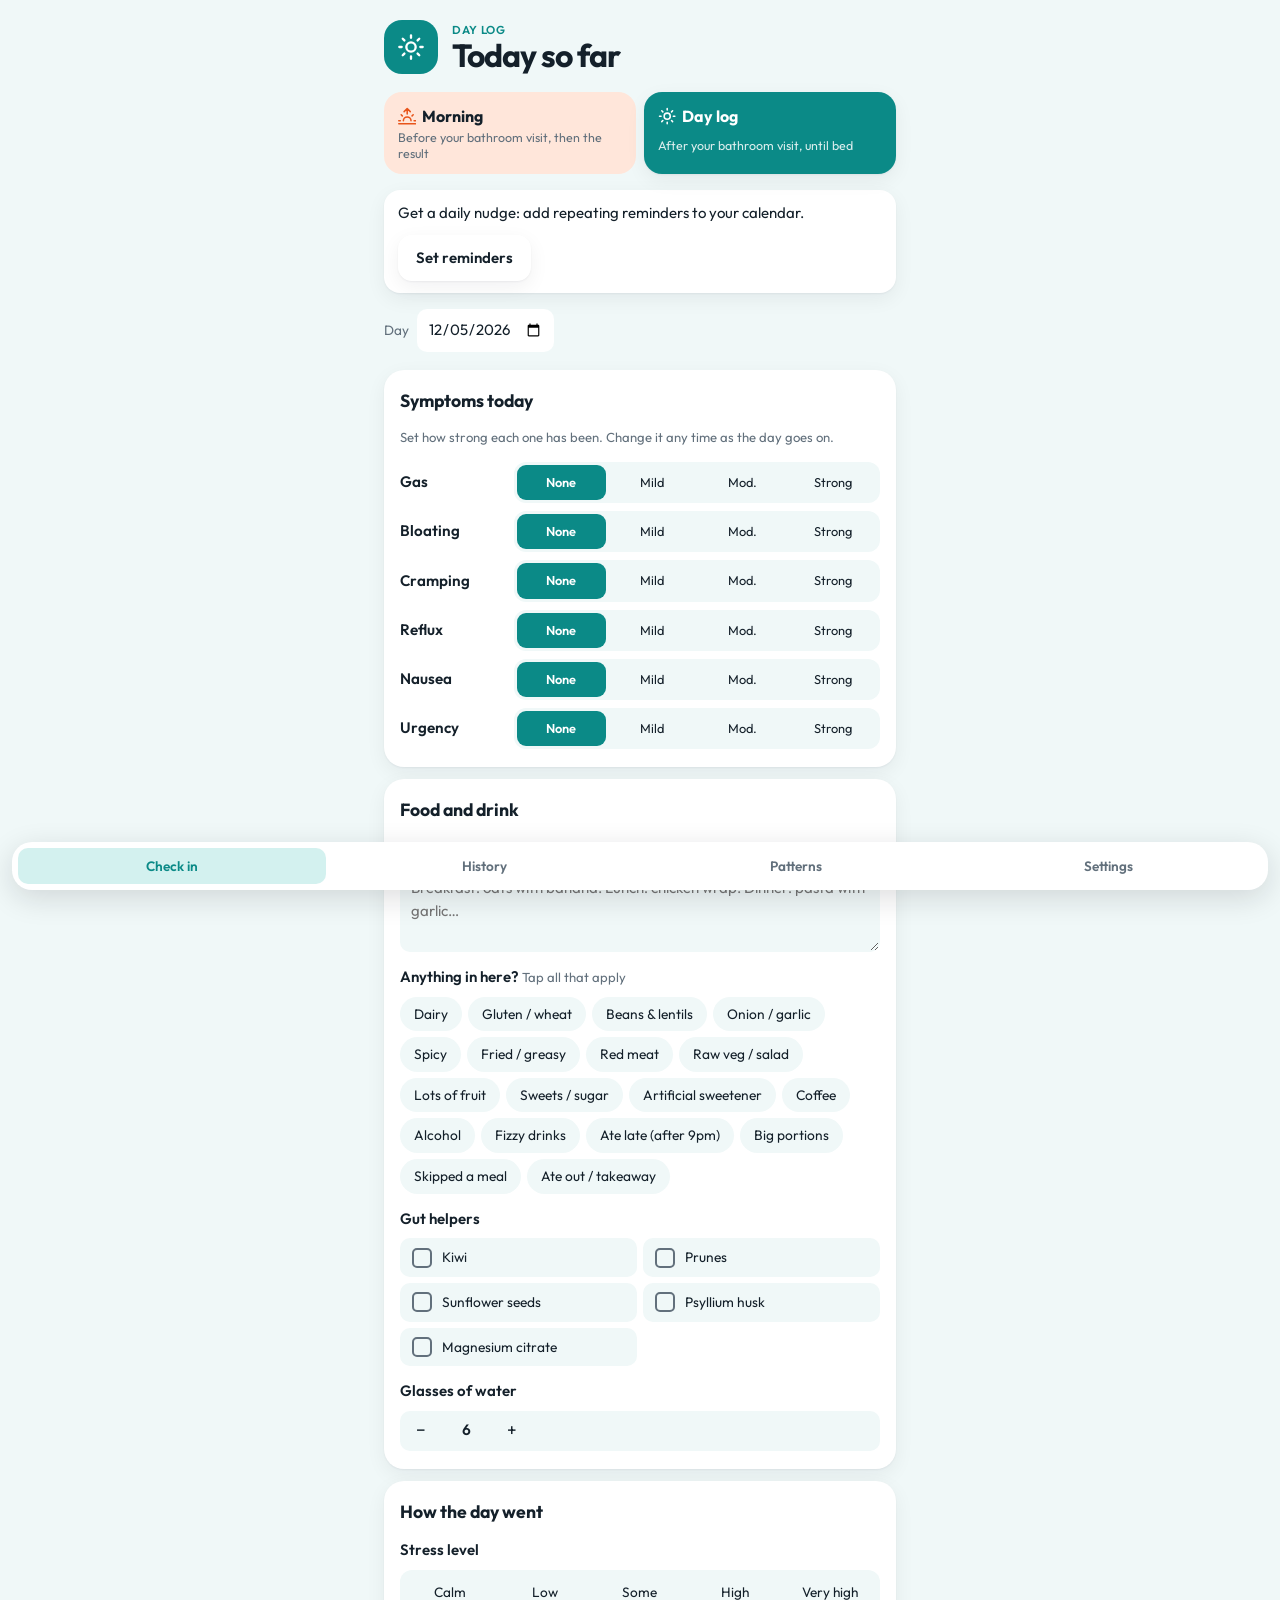
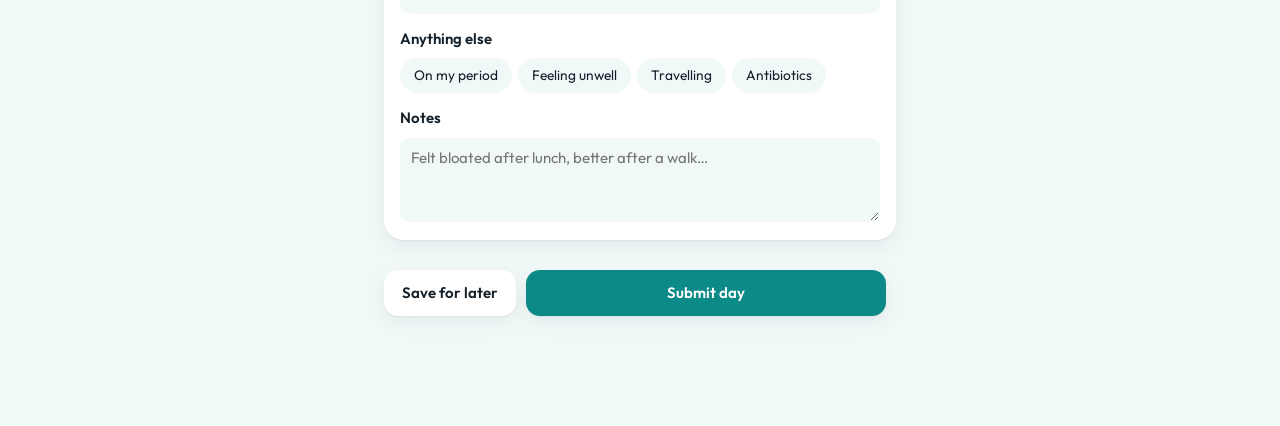
==== commit 6b0f9e48: "Replace timed symptom log with one strength setting per symptom Day log now shows Gas, Bloating, Cra" ====
--- a/index.html
+++ b/index.html
@@ -157,18 +157,9 @@
 .status:empty { display: none; }
 .status[data-state="draft"] { background: color-mix(in srgb, var(--s3) 35%, var(--surface)); color: var(--ink); }
 .status[data-state="submitted"] { background: var(--accent-soft); color: var(--accent); }
-.quicklog { display: grid; grid-template-columns: repeat(3, minmax(0, 1fr)); gap: 6px; }
-.quicklog button { font: inherit; cursor: pointer; border: 1.5px solid var(--accent); background: var(--surface); color: var(--accent); border-radius: 12px; padding: 12px 6px; font-weight: 700; }
-.quicklog button:active { background: var(--accent); color: var(--accent-ink); }
-.events { list-style: none; margin: 0; padding: 0; display: grid; gap: 6px; }
-.event { display: grid; grid-template-columns: minmax(0, 1fr) auto auto; gap: 8px; align-items: center; padding-block: 4px; border-top: 1px solid var(--line); }
-.event:first-child { border-top: 0; }
-.ev-main { display: flex; flex-wrap: wrap; gap: 4px 10px; align-items: center; min-width: 0; }
-.event input[type="time"] { padding: 5px 6px; font-size: 0.85rem; }
-.event .ev-name { font-weight: 600; font-size: 0.95rem; }
-.seg.ev-level { grid-auto-columns: auto; gap: 3px; }
-.seg.ev-level button { padding: 5px 7px; font-size: 0.75rem; }
-.ev-del { font: inherit; border: 0; background: transparent; color: var(--muted); font-size: 1.3rem; line-height: 1; cursor: pointer; width: 32px; height: 32px; border-radius: 8px; }
+.sym { display: grid; grid-template-columns: minmax(0, 6.5rem) minmax(0, 1fr); gap: 8px 10px; align-items: center; }
+.sym .name { font-size: 0.95rem; font-weight: 600; }
+.sym .seg button { padding: 8px 2px; font-size: 0.8rem; }
 .toast button { font: inherit; color: var(--accent); background: none; border: 0; text-decoration: underline; cursor: pointer; padding: 0; font-weight: 600; }
 .cycle { display: grid; grid-template-columns: repeat(2, minmax(0, 1fr)); gap: 8px; padding-block: 10px; border-top: 1px solid var(--line); }
 .cycle:first-child { border-top: 0; }
@@ -236,8 +227,6 @@
 .checks .chip[aria-pressed="true"] .box::after { border-color: var(--accent); }
 .stepper, textarea, input[type="date"], input[type="time"] { background: var(--bg); border-color: transparent; }
 .formhead input[type="date"] { background: var(--surface); }
-.quicklog button { border: 0; background: var(--accent-soft); color: var(--accent); }
-.quicklog button:active { background: var(--accent); color: var(--accent-ink); }
 .banner { background: var(--surface); box-shadow: var(--shadow); border-radius: 16px; }
 .btn { border: 0; border-radius: 14px; padding: 12px 18px; background: var(--surface); box-shadow: var(--shadow); }
 .btn.primary { flex: 1; background: var(--accent); color: var(--accent-ink); }
@@ -280,10 +269,9 @@
       </div>
 
       <section class="block">
-        <h2>Symptoms as they happen</h2>
-        <p class="hint" style="margin:0">Tap one the moment you notice it. You can change the time or strength after.</p>
-        <div class="quicklog" id="quicklog"></div>
-        <ol class="events" id="events" aria-label="Symptoms logged"></ol>
+        <h2>Symptoms today</h2>
+        <p class="hint" style="margin:0">Set how strong each one has been. Change it any time as the day goes on.</p>
+        <div class="sym" id="symptoms"></div>
       </section>
 
       <section class="block">
@@ -488,8 +476,11 @@
   const KEY1 = "digestiv.entries.v1", KEY2 = "digestiv.v2";
   const SYMPTOMS = [["gas", "Gas"], ["bloating", "Bloating"], ["cramping", "Cramping"], ["reflux", "Reflux"], ["nausea", "Nausea"], ["urgency", "Urgency"]];
   const SYM_LABEL = Object.fromEntries(SYMPTOMS);
-  const LEVELS = ["", "Mild", "Mod.", "Strong"];
-  const LEVEL_WORD = ["", "mild", "moderate", "strong"];
+  const LEVELS = ["None", "Mild", "Mod.", "Strong"];
+  const LEVEL_WORD = ["none", "mild", "moderate", "strong"];
+  const blankSym = () => Object.fromEntries(SYMPTOMS.map(([k]) => [k, 0]));
+  // Older day logs stored timed symptom taps; keep the strongest level per symptom.
+  const symFromEvents = ev => { const o = blankSym(); (ev || []).forEach(x => { if (x.type in o) o[x.type] = Math.max(o[x.type], x.level || 1); }); return o; };
   const BRISTOL = [
     "Separate hard lumps (constipated)", "Lumpy and sausage-shaped (constipated)", "Sausage with cracks (normal)",
     "Smooth, soft sausage (ideal)", "Soft blobs with clear edges (lacking fibre)", "Mushy with ragged edges (mild diarrhoea)", "Watery, no solid pieces (diarrhoea)"
@@ -536,7 +527,7 @@
       const hasDay = e.food || (t.food || []).length || (t.helpers || []).length || (t.other || []).length || e.stressY;
       if (hasDay && !out.days[prev]) out.days[prev] = {
         date: prev, food: e.food || "", tags: { food: t.food || [], helpers: t.helpers || [], other: t.other || [] },
-        water: e.water ?? 6, stress: e.stressY ?? null, events: [], notes: "", status: "submitted", savedAt: e.savedAt || null
+        water: e.water ?? 6, stress: e.stressY ?? null, sym: blankSym(), notes: "", status: "submitted", savedAt: e.savedAt || null
       };
     });
     return out;
@@ -555,18 +546,18 @@
   load();
   try { navigator.storage && navigator.storage.persist && navigator.storage.persist(); } catch {}
 
-  const blankDay = d => ({ date: d, food: "", tags: { food: [], helpers: [], other: [] }, water: 6, stress: null, events: [], notes: "", status: null });
+  const blankDay = d => ({ date: d, food: "", tags: { food: [], helpers: [], other: [] }, water: 6, stress: null, sym: blankSym(), notes: "", status: null });
   function blankMorning(d) {
     const last = Object.values(db.mornings).filter(m => m.date < d).sort((a, b) => b.date.localeCompare(a.date))[0];
     return { date: d, sleepH: last ? last.sleepH : 7, sleepQ: null, stressM: null, tags: { morning: [] }, attemptAt: "", bm: 1, bristol: null, emptied: null, urgency: false, overall: null, notes: "", status: null };
   }
-  const normDay = r => Object.assign(blankDay(r.date), r, { tags: Object.assign({ food: [], helpers: [], other: [] }, r.tags || {}), events: r.events || [] });
+  const normDay = r => Object.assign(blankDay(r.date), r, { tags: Object.assign({ food: [], helpers: [], other: [] }, r.tags || {}), sym: Object.assign(blankSym(), r.sym || symFromEvents(r.events)) });
   const normMorning = r => Object.assign(blankMorning(r.date), r, { tags: Object.assign({ morning: [] }, r.tags || {}) });
 
   // ---------- build controls ----------
   const $ = s => document.querySelector(s), $$ = s => [...document.querySelectorAll(s)];
   $$("[data-icon]").forEach(i => i.innerHTML = ICONS[i.dataset.icon]);
-  $("#quicklog").innerHTML = SYMPTOMS.map(([k, l]) => `<button type="button" data-log="${k}">${l}</button>`).join("");
+  $("#symptoms").innerHTML = SYMPTOMS.map(([k, l]) => `<div class="name">${l}</div><div class="seg" data-sym="${k}" role="group" aria-label="${l}">${LEVELS.map((w, i) => `<button type="button" data-l="${i}">${w}</button>`).join("")}</div>`).join("");
   $(".bristol").innerHTML = BRISTOL.map((d, i) => `<button type="button" data-v="${i + 1}" title="${d}">${i + 1}</button>`).join("");
   $$("[data-tags]").forEach(box => {
     box.innerHTML = TAGS[box.dataset.tags].map(t => `<button type="button" class="chip" data-tag="${t}" aria-pressed="false"><span class="box" aria-hidden="true"></span>${t}</button>`).join("");
@@ -589,7 +580,7 @@
     f.querySelectorAll("[data-tags]").forEach(box => box.querySelectorAll(".chip").forEach(c => c.setAttribute("aria-pressed", String((st.tags[box.dataset.tags] || []).includes(c.dataset.tag)))));
     f.querySelectorAll("[data-toggle]").forEach(b => b.setAttribute("aria-pressed", String(!!st[b.dataset.toggle])));
     f.querySelectorAll("[data-text]").forEach(t => { if (document.activeElement !== t) t.value = st[t.dataset.text] || ""; });
-    if (p === "day") renderEvents();
+    if (p === "day") $$("[data-sym]").forEach(seg => seg.querySelectorAll("button").forEach(b => b.setAttribute("aria-pressed", String(st.sym[seg.dataset.sym] === Number(b.dataset.l)))));
     else {
       $("#m-bm-detail").hidden = st.bm === 0;
       $("#bristol-desc").textContent = st.bristol ? `Type ${st.bristol}: ${BRISTOL[st.bristol - 1]}` : "1 is hard lumps, 4 is smooth and soft, 7 is watery.";
@@ -605,16 +596,6 @@
     // the switch shows today's state for each part
     [["day", db.days[today()]], ["morning", db.mornings[today()]]].forEach(([k, r]) => { const s = $("#sw-" + k); s.textContent = statusOf(r); s.dataset.state = r ? r.status : ""; });
   }
-  function renderEvents() {
-    const ev = [...S.day.events].sort((a, b) => a.t.localeCompare(b.t));
-    $("#events").innerHTML = ev.length ? ev.map(x => `<li class="event">
-        <span class="ev-main"><span class="ev-name">${SYM_LABEL[x.type]}</span>
-        <input type="time" value="${x.t}" data-ev-time="${x.id}" aria-label="Time of ${SYM_LABEL[x.type]}"></span>
-        <span class="seg ev-level" role="group" aria-label="Strength">${[1, 2, 3].map(l => `<button type="button" data-ev-level="${x.id}" data-l="${l}" aria-pressed="${x.level === l}">${LEVELS[l]}</button>`).join("")}</span>
-        <button type="button" class="ev-del" data-ev-del="${x.id}" aria-label="Remove ${SYM_LABEL[x.type]} at ${x.t}">×</button></li>`).join("")
-      : `<li class="muted small">Nothing logged yet.</li>`;
-  }
-
   // Save keeps a submitted record submitted; new records start as drafts.
   function save(p, status) {
     const st = S[p], rec = store(p)[st.date];
@@ -661,15 +642,8 @@
 
   document.addEventListener("click", e => {
     const b = e.target.closest("button"); if (!b) return;
-    if (b.dataset.log) {
-      const t = hm(new Date());
-      S.day.events.push({ id: Date.now().toString(36) + Math.random().toString(36).slice(2, 5), t, type: b.dataset.log, level: 1 });
-      flush(); render("day");
-      $("#d-toast").textContent = save("day") ? `Logged ${SYM_LABEL[b.dataset.log].toLowerCase()} at ${t}.` : failMsg;
-      return;
-    }
-    if (b.dataset.evLevel) { const x = S.day.events.find(x => x.id === b.dataset.evLevel); if (x) { x.level = Number(b.dataset.l); render("day"); autosave("day"); } return; }
-    if (b.dataset.evDel) { S.day.events = S.day.events.filter(x => x.id !== b.dataset.evDel); render("day"); autosave("day"); return; }
+    const symSeg = b.closest("[data-sym]");
+    if (symSeg) { S.day.sym[symSeg.dataset.sym] = Number(b.dataset.l); render("day"); autosave("day"); return; }
     const f = b.closest("form[data-part]"), p = f && f.dataset.part;
     if (p) {
       const st = S[p];
@@ -703,10 +677,6 @@
     const t = e.target, f = t.closest("form[data-part]");
     if (f && t.dataset.text) { S[f.dataset.part][t.dataset.text] = t.value; autosave(f.dataset.part); }
   });
-  $("#events").addEventListener("change", e => {
-    const id = e.target.dataset.evTime; if (!id || !e.target.value) return;
-    const x = S.day.events.find(x => x.id === id); if (x) { x.t = e.target.value; save("day"); render("day"); }
-  });
   const clampDate = v => v > today() ? today() : v;
   $("#d-date").addEventListener("change", e => { if (e.target.value) openDay(clampDate(e.target.value)); });
   $("#m-date").addEventListener("change", e => { if (e.target.value) openMorning(clampDate(e.target.value)); });
@@ -742,9 +712,9 @@
   }
 
   function symSummary(day) {
-    const c = {}; (day.events || []).forEach(x => c[x.type] = (c[x.type] || 0) + 1);
-    const s = Object.entries(c).map(([k, n]) => `${SYM_LABEL[k].toLowerCase()} ×${n}`);
-    return s.length ? s.join(", ") : "No symptoms logged";
+    const sym = normDay(day).sym;
+    const s = SYMPTOMS.filter(([k]) => sym[k] > 0).map(([k, l]) => `${l.toLowerCase()} ${LEVEL_WORD[sym[k]]}`);
+    return s.length ? s.join(", ") : "No symptoms";
   }
   function renderHistory() {
     const keys = [...new Set([...Object.keys(db.days), ...Object.keys(db.mornings).map(m => addDays(m, -1))])].sort().reverse();
@@ -779,10 +749,10 @@
     for (let i = 28; i >= 1; i--) {
       const M = addDays(today(), -i + 1), D = addDays(M, -1);
       const dairy = rnd() < .35, garlic = rnd() < .3, late = rnd() < .3, kiwi = rnd() < .45, walk = rnd() < .5, tea = rnd() < .5, stress = 1 + Math.floor(rnd() * 5);
-      const gas = Math.round(rnd() * 3 + (dairy ? 2 : 0));
+      const gas = Math.min(3, Math.round(rnd() * 1.5 + (dairy ? 1.5 : 0)));
       let s = 3.8 - (dairy ? 1.1 : 0) - (garlic ? .7 : 0) - (late ? .5 : 0) + (kiwi ? .8 : 0) + (walk ? .5 : 0) + (tea ? .4 : 0) - (stress >= 4 ? .8 : 0) + (rnd() - .5);
       s = Math.max(1, Math.min(5, Math.round(s)));
-      out.days[D] = { date: D, tags: { food: [dairy && "Dairy", garlic && "Onion / garlic", late && "Ate late (after 9pm)"].filter(Boolean), helpers: kiwi ? ["Kiwi"] : [], other: [] }, stress, water: 6, events: Array.from({ length: gas }, () => ({ type: "gas", t: "15:00", level: 1 })) };
+      out.days[D] = { date: D, tags: { food: [dairy && "Dairy", garlic && "Onion / garlic", late && "Ate late (after 9pm)"].filter(Boolean), helpers: kiwi ? ["Kiwi"] : [], other: [] }, stress, water: 6, sym: Object.assign(blankSym(), { gas }) };
       out.mornings[M] = { date: M, overall: s, bm: s >= 3 ? 1 : (rnd() < .5 ? 1 : 0), emptied: s >= 4 ? 3 : s >= 3 ? 2 : 1, sleepH: 6 + Math.round(rnd() * 4) / 2, tags: { morning: [walk && "Went for a walk", tea && "Bengal Spice", "Had coffee"].filter(Boolean) } };
     }
     return out;
@@ -796,8 +766,8 @@
       if (yes.length >= MIN && no.length >= MIN) rows.push({ label, d: avg(yes) - avg(no), n: yes.length });
     };
     ["food", "helpers", "other"].forEach(g => TAGS[g].forEach(t => test(t, x => (x.d.tags[g] || []).includes(t), true)));
-    SYMPTOMS.forEach(([k, l]) => test(`${l} during the day`, x => (x.d.events || []).some(e => e.type === k), true));
-    test("3 or more symptoms logged in the day", x => (x.d.events || []).length >= 3, true);
+    SYMPTOMS.forEach(([k, l]) => test(`${l} during the day`, x => x.d.sym[k] > 0, true));
+    test("A strong symptom during the day", x => Object.values(x.d.sym).some(v => v >= 3), true);
     test("High stress in the day (4 to 5)", x => x.d.stress >= 4, true);
     test("Under 5 glasses of water", x => x.d.water < 5, true);
     TAGS.morning.forEach(t => test(`${t} (morning)`, x => (x.m.tags.morning || []).includes(t)));
@@ -879,14 +849,13 @@
   $("#export-csv").addEventListener("click", () => {
     flush();
     const q = v => { v = v === null || v === undefined ? "" : String(v); return /[",\n]/.test(v) ? `"${v.replace(/"/g, '""')}"` : v; };
-    const cols = ["day", "day_status", "food", "food_tags", "helpers", "other_tags", "water", "stress_day", ...SYMPTOMS.map(s => s[0] + "_count"), "symptom_log", "day_notes",
+    const cols = ["day", "day_status", "food", "food_tags", "helpers", "other_tags", "water", "stress_day", ...SYMPTOMS.map(s => s[0]), "day_notes",
       "morning", "morning_status", "sleep_hours", "sleep_quality", "morning_tags", "stress_morning", "visit_time", "bowel_movements", "bristol", "emptied", "urgency", "gut_score", "morning_notes"];
     const keys = [...new Set([...Object.keys(db.days), ...Object.keys(db.mornings).map(m => addDays(m, -1))])].sort();
     const rows = keys.map(D => {
       const d = db.days[D] ? normDay(db.days[D]) : null, M = addDays(D, 1), m = db.mornings[M] ? normMorning(db.mornings[M]) : null;
-      const ev = d ? [...d.events].sort((a, b) => a.t.localeCompare(b.t)) : [];
       return [D, d && d.status, d && d.food, d && d.tags.food.join("; "), d && d.tags.helpers.join("; "), d && d.tags.other.join("; "), d && d.water, d && d.stress,
-        ...SYMPTOMS.map(([k]) => d ? ev.filter(x => x.type === k).length : ""), ev.map(x => `${x.t} ${x.type} ${LEVEL_WORD[x.level]}`).join("; "), d && d.notes,
+        ...SYMPTOMS.map(([k]) => d ? LEVEL_WORD[d.sym[k]] : ""), d && d.notes,
         m ? M : "", m && m.status, m && m.sleepH, m && m.sleepQ, m && m.tags.morning.join("; "), m && m.stressM, m && m.attemptAt, m && m.bm, m && m.bristol,
         m && (EMPTIED[m.emptied] || ""), m && (m.urgency ? "yes" : ""), m && m.overall, m && m.notes].map(q).join(",");
     });
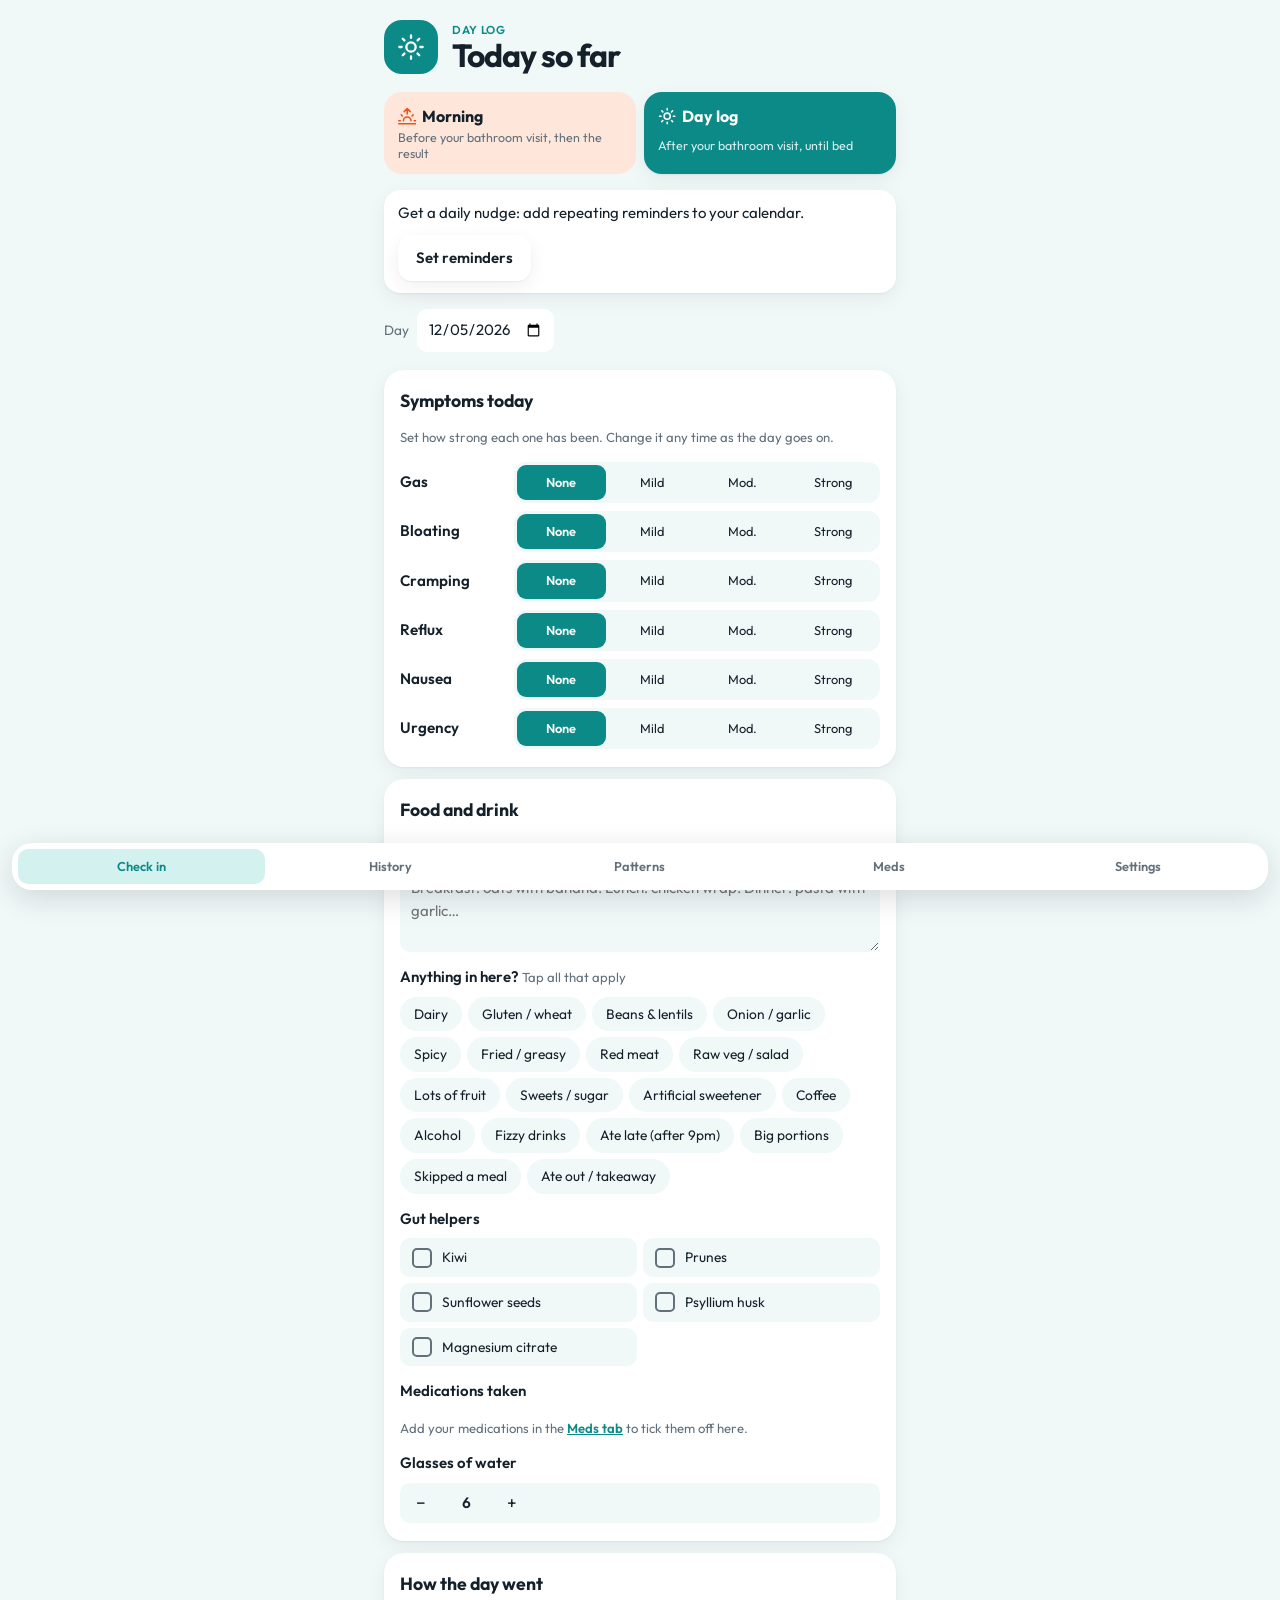
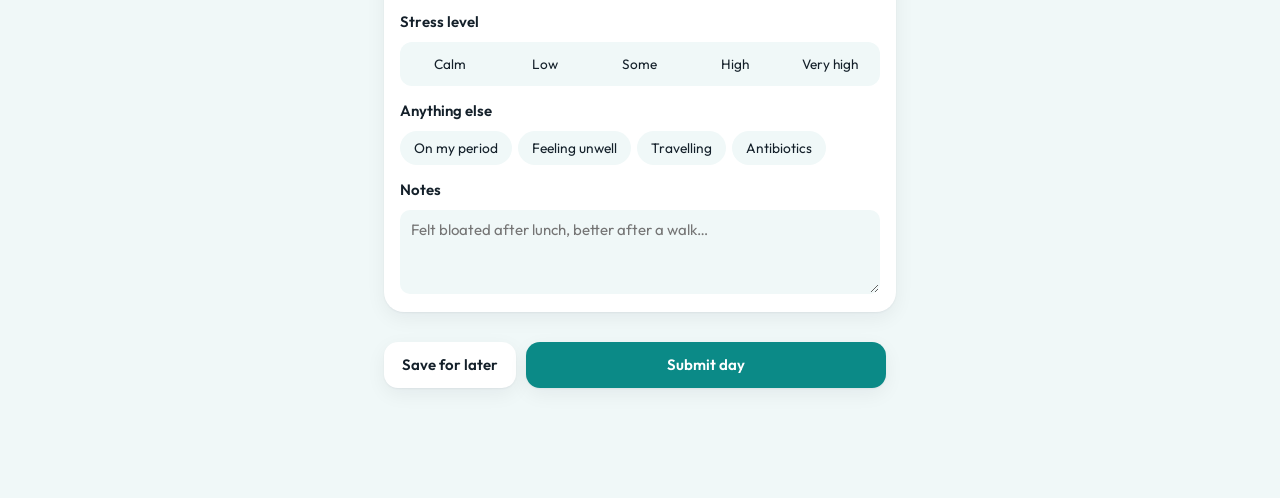
==== commit 6f46a4bf: "Add a medications list and daily taken checkboxes New Meds tab: add, edit, mark stopped, restart or " ====
--- a/index.html
+++ b/index.html
@@ -118,9 +118,9 @@
   position: fixed; left: 0; right: 0; bottom: 0; z-index: 5;
   background: var(--surface); border-top: 1px solid var(--line);
   padding: 6px 8px calc(6px + env(safe-area-inset-bottom, 0px));
-  display: grid; grid-template-columns: repeat(4, 1fr); gap: 4px;
+  display: grid; grid-template-columns: repeat(5, 1fr); gap: 2px;
 }
-.tab { border: 0; background: transparent; padding: 8px 4px; border-radius: 10px; font-size: 0.85rem; color: var(--muted); font-weight: 600; }
+.tab { border: 0; background: transparent; padding: 8px 2px; border-radius: 10px; font-size: 0.8rem; white-space: nowrap; color: var(--muted); font-weight: 600; }
 .tab[aria-selected="true"] { color: var(--accent); background: var(--accent-soft); }
 
 .pill { width: 3rem; height: 3rem; border-radius: 12px; display: grid; place-items: center; font-family: var(--display); font-weight: 700; font-size: 1.3rem; color: #fff; }
@@ -160,7 +160,17 @@
 .sym { display: grid; grid-template-columns: minmax(0, 6.5rem) minmax(0, 1fr); gap: 8px 10px; align-items: center; }
 .sym .name { font-size: 0.95rem; font-weight: 600; }
 .sym .seg button { padding: 8px 2px; font-size: 0.8rem; }
-.toast button { font: inherit; color: var(--accent); background: none; border: 0; text-decoration: underline; cursor: pointer; padding: 0; font-weight: 600; }
+.linkish, .toast button { font: inherit; color: var(--accent); background: none; border: 0; text-decoration: underline; cursor: pointer; padding: 0; font-weight: 600; }
+.med { display: grid; grid-template-columns: minmax(0, 1fr) auto; gap: 4px 10px; align-items: center; padding-block: 10px; border-top: 1px solid var(--line); }
+.med:first-child { border-top: 0; }
+.med .info { min-width: 0; display: grid; gap: 2px; }
+.med .info .tags { font-size: 0.82rem; color: var(--muted); overflow-wrap: anywhere; }
+.med .acts { display: flex; gap: 6px; }
+.med .acts .btn { padding: 7px 12px; font-size: 0.85rem; }
+.field { display: grid; gap: 4px; }
+.field label { font-weight: 600; font-size: 0.9rem; }
+.field input[type="text"] { font: inherit; color: var(--ink); background: var(--surface); border: 1px solid var(--line); border-radius: 10px; padding: 8px 10px; width: 100%; }
+.grid2 { display: grid; grid-template-columns: repeat(auto-fit, minmax(9rem, 1fr)); gap: 10px; }
 .cycle { display: grid; grid-template-columns: repeat(2, minmax(0, 1fr)); gap: 8px; padding-block: 10px; border-top: 1px solid var(--line); }
 .cycle:first-child { border-top: 0; }
 .half { font: inherit; color: inherit; text-align: left; background: var(--surface); border: 1px solid var(--line); border-radius: 12px; padding: 10px; display: grid; gap: 4px; align-content: start; cursor: pointer; min-width: 0; }
@@ -225,7 +235,7 @@
 .checks .chip { background: var(--bg); }
 .checks .chip[aria-pressed="true"] .box { background: var(--accent-ink); border-color: var(--accent-ink); }
 .checks .chip[aria-pressed="true"] .box::after { border-color: var(--accent); }
-.stepper, textarea, input[type="date"], input[type="time"] { background: var(--bg); border-color: transparent; }
+.stepper, textarea, input[type="date"], input[type="time"], .field input[type="text"] { background: var(--bg); border-color: transparent; }
 .formhead input[type="date"] { background: var(--surface); }
 .banner { background: var(--surface); box-shadow: var(--shadow); border-radius: 16px; }
 .btn { border: 0; border-radius: 14px; padding: 12px 18px; background: var(--surface); box-shadow: var(--shadow); }
@@ -289,6 +299,11 @@
           <div class="checks" data-tags="helpers"></div>
         </div>
         <div class="q">
+          <div class="label">Medications taken</div>
+          <div class="checks" id="d-meds"></div>
+          <p class="hint" id="d-meds-empty" style="margin:0">Add your medications in the <button type="button" class="linkish" data-view="meds">Meds tab</button> to tick them off here.</p>
+        </div>
+        <div class="q">
           <div class="label">Glasses of water</div>
           <div class="stepper" data-field="water" data-step="1" data-min="0" data-max="20">
             <button type="button" data-d="-1" aria-label="Fewer">−</button><output>0</output><button type="button" data-d="1" aria-label="More">+</button>
@@ -423,6 +438,36 @@
     <div class="stack" id="patterns"></div>
   </main>
 
+  <!-- MEDS -->
+  <main id="view-meds" hidden>
+    <div class="stack">
+      <div class="card">
+        <h2>Current medications</h2>
+        <div id="meds-current"></div>
+      </div>
+      <form class="card" id="med-form" autocomplete="off">
+        <h2 id="med-form-title">Add a medication</h2>
+        <input type="hidden" id="med-id">
+        <div class="field"><label for="med-name">Name</label><input type="text" id="med-name" placeholder="e.g. Omeprazole"></div>
+        <div class="grid2">
+          <div class="field"><label for="med-dose">Dose</label><input type="text" id="med-dose" placeholder="e.g. 20 mg"></div>
+          <div class="field"><label for="med-sched">How often</label><input type="text" id="med-sched" placeholder="e.g. Daily"></div>
+        </div>
+        <div class="field"><label for="med-start">Started</label><input type="date" id="med-start"></div>
+        <div class="field"><label for="med-notes">Notes</label><input type="text" id="med-notes" placeholder="What it's for, who prescribed it…"></div>
+        <div class="row" style="gap:8px">
+          <button class="btn primary" type="submit" id="med-save">Add medication</button>
+          <button class="btn quiet" type="button" id="med-cancel" hidden>Cancel</button>
+          <span class="toast small" id="med-msg" role="status"></span>
+        </div>
+      </form>
+      <div class="card" id="meds-past-card" hidden>
+        <h2>Past medications</h2>
+        <div id="meds-past"></div>
+      </div>
+    </div>
+  </main>
+
   <!-- SETTINGS -->
   <main id="view-settings" hidden>
     <div class="stack">
@@ -454,7 +499,7 @@
         <span class="toast small" id="data-msg" role="status"></span>
         <div class="confirm">
           <button class="btn danger" type="button" id="clear-btn">Delete all check-ins</button>
-          <span id="clear-confirm" hidden class="confirm"><span class="small">Delete <b id="clear-count">0</b> logs for good?</span>
+          <span id="clear-confirm" hidden class="confirm"><span class="small">Delete <b id="clear-count">0</b> logs and medications for good?</span>
             <button class="btn danger" type="button" id="clear-yes">Delete</button>
             <button class="btn quiet" type="button" id="clear-no">Keep</button></span>
         </div>
@@ -467,6 +512,7 @@
   <button class="tab" role="tab" data-view="checkin" aria-selected="true">Check in</button>
   <button class="tab" role="tab" data-view="history" aria-selected="false">History</button>
   <button class="tab" role="tab" data-view="patterns" aria-selected="false">Patterns</button>
+  <button class="tab" role="tab" data-view="meds" aria-selected="false">Meds</button>
   <button class="tab" role="tab" data-view="settings" aria-selected="false">Settings</button>
 </nav>
 
@@ -510,7 +556,7 @@
   const esc = s => String(s).replace(/[&<>"]/g, c => ({ "&": "&amp;", "<": "&lt;", ">": "&gt;", '"': "&quot;" }[c]));
 
   // ---------- storage ----------
-  let db = { days: {}, mornings: {} };
+  let db = { days: {}, mornings: {}, meds: [] };
   function migrateV1(entries) {
     // v1 stored one entry per morning: the result plus what was eaten the day before.
     const out = { days: {}, mornings: {} };
@@ -535,23 +581,23 @@
   function load() {
     try {
       const v2 = JSON.parse(localStorage.getItem(KEY2) || "null");
-      if (v2 && v2.days) { db = { days: v2.days || {}, mornings: v2.mornings || {} }; return; }
+      if (v2 && v2.days) { db = { days: v2.days || {}, mornings: v2.mornings || {}, meds: v2.meds || [] }; return; }
     } catch {}
     try {
       const v1 = JSON.parse(localStorage.getItem(KEY1) || "null");
-      if (v1 && Object.keys(v1).length) { db = migrateV1(v1); persist(); }  // v1 is left in place as a backup
+      if (v1 && Object.keys(v1).length) { db = Object.assign(migrateV1(v1), { meds: [] }); persist(); }  // v1 is left in place as a backup
     } catch {}
   }
-  function persist() { try { localStorage.setItem(KEY2, JSON.stringify({ version: 2, days: db.days, mornings: db.mornings })); return true; } catch { return false; } }
+  function persist() { try { localStorage.setItem(KEY2, JSON.stringify({ version: 2, days: db.days, mornings: db.mornings, meds: db.meds })); return true; } catch { return false; } }
   load();
   try { navigator.storage && navigator.storage.persist && navigator.storage.persist(); } catch {}
 
-  const blankDay = d => ({ date: d, food: "", tags: { food: [], helpers: [], other: [] }, water: 6, stress: null, sym: blankSym(), notes: "", status: null });
+  const blankDay = d => ({ date: d, food: "", tags: { food: [], helpers: [], other: [] }, water: 6, stress: null, sym: blankSym(), meds: [], notes: "", status: null });
   function blankMorning(d) {
     const last = Object.values(db.mornings).filter(m => m.date < d).sort((a, b) => b.date.localeCompare(a.date))[0];
     return { date: d, sleepH: last ? last.sleepH : 7, sleepQ: null, stressM: null, tags: { morning: [] }, attemptAt: "", bm: 1, bristol: null, emptied: null, urgency: false, overall: null, notes: "", status: null };
   }
-  const normDay = r => Object.assign(blankDay(r.date), r, { tags: Object.assign({ food: [], helpers: [], other: [] }, r.tags || {}), sym: Object.assign(blankSym(), r.sym || symFromEvents(r.events)) });
+  const normDay = r => Object.assign(blankDay(r.date), r, { tags: Object.assign({ food: [], helpers: [], other: [] }, r.tags || {}), sym: Object.assign(blankSym(), r.sym || symFromEvents(r.events)), meds: r.meds || [] });
   const normMorning = r => Object.assign(blankMorning(r.date), r, { tags: Object.assign({ morning: [] }, r.tags || {}) });
 
   // ---------- build controls ----------
@@ -580,7 +626,13 @@
     f.querySelectorAll("[data-tags]").forEach(box => box.querySelectorAll(".chip").forEach(c => c.setAttribute("aria-pressed", String((st.tags[box.dataset.tags] || []).includes(c.dataset.tag)))));
     f.querySelectorAll("[data-toggle]").forEach(b => b.setAttribute("aria-pressed", String(!!st[b.dataset.toggle])));
     f.querySelectorAll("[data-text]").forEach(t => { if (document.activeElement !== t) t.value = st[t.dataset.text] || ""; });
-    if (p === "day") $$("[data-sym]").forEach(seg => seg.querySelectorAll("button").forEach(b => b.setAttribute("aria-pressed", String(st.sym[seg.dataset.sym] === Number(b.dataset.l)))));
+    if (p === "day") {
+      $$("[data-sym]").forEach(seg => seg.querySelectorAll("button").forEach(b => b.setAttribute("aria-pressed", String(st.sym[seg.dataset.sym] === Number(b.dataset.l)))));
+      // medications active on this day, plus any already ticked
+      const list = db.meds.filter(m => st.meds.includes(m.id) || ((!m.start || m.start <= st.date) && (!m.end || m.end >= st.date)));
+      $("#d-meds").innerHTML = list.map(m => `<button type="button" class="chip" data-med="${m.id}" aria-pressed="${st.meds.includes(m.id)}"><span class="box" aria-hidden="true"></span>${esc(m.name)}${m.dose ? ` <span class="hint">${esc(m.dose)}</span>` : ""}</button>`).join("");
+      $("#d-meds-empty").hidden = list.length > 0;
+    }
     else {
       $("#m-bm-detail").hidden = st.bm === 0;
       $("#bristol-desc").textContent = st.bristol ? `Type ${st.bristol}: ${BRISTOL[st.bristol - 1]}` : "1 is hard lumps, 4 is smooth and soft, 7 is watery.";
@@ -642,6 +694,14 @@
 
   document.addEventListener("click", e => {
     const b = e.target.closest("button"); if (!b) return;
+    if (b.dataset.med) { const a = S.day.meds, i = a.indexOf(b.dataset.med); i >= 0 ? a.splice(i, 1) : a.push(b.dataset.med); render("day"); autosave("day"); return; }
+    if (b.dataset.medEdit) return editMed(b.dataset.medEdit);
+    if (b.dataset.medStop) { const m = medById(b.dataset.medStop); if (m) { m.end = today(); persist(); renderMeds(); medMsg(`Moved ${m.name} to past medications.`); } return; }
+    if (b.dataset.medRestart) { const m = medById(b.dataset.medRestart); if (m) { m.end = null; persist(); renderMeds(); medMsg(`${m.name} is current again.`); } return; }
+    if (b.dataset.medDel) {
+      if (pendingDel !== b.dataset.medDel) { pendingDel = b.dataset.medDel; b.textContent = "Tap again to delete"; return; }
+      const m = medById(b.dataset.medDel); db.meds = db.meds.filter(x => x.id !== b.dataset.medDel); pendingDel = null; persist(); renderMeds(); if (m) medMsg(`Deleted ${m.name}.`); return;
+    }
     const symSeg = b.closest("[data-sym]");
     if (symSeg) { S.day.sym[symSeg.dataset.sym] = Number(b.dataset.l); render("day"); autosave("day"); return; }
     const f = b.closest("form[data-part]"), p = f && f.dataset.part;
@@ -704,12 +764,55 @@
     $$(".tab").forEach(t => t.setAttribute("aria-selected", String(t.dataset.view === v)));
     if (v === "checkin") setHeader();
     else {
-      document.body.dataset.part = ""; $("#hdr-icon").innerHTML = ""; $("#hdr-eyebrow").textContent = "Digestiv"; $("#hdr-title").textContent = { history: "History", patterns: "Patterns", settings: "Settings" }[v]; }
+      document.body.dataset.part = ""; $("#hdr-icon").innerHTML = ""; $("#hdr-eyebrow").textContent = "Digestiv"; $("#hdr-title").textContent = { history: "History", patterns: "Patterns", meds: "Medications", settings: "Settings" }[v]; }
     if (v === "history") renderHistory();
     if (v === "patterns") renderPatterns();
     if (v === "settings") $("#clear-confirm").hidden = true;
+    if (v === "meds") { resetMedForm(); renderMeds(); }
     window.scrollTo(0, 0);
   }
+
+  // ---------- medications ----------
+  let pendingDel = null;
+  const medById = id => db.meds.find(m => m.id === id);
+  const medMsg = t => $("#med-msg").textContent = t;
+  function medRow(m, past) {
+    const since = m.start ? `since ${fmtDay(m.start)}` : "";
+    const meta = [m.dose, m.schedule, past ? `${m.start ? fmtDay(m.start) : "?"} to ${fmtDay(m.end)}` : since].filter(Boolean).map(esc).join(" · ");
+    return `<div class="med"><div class="info"><b>${esc(m.name)}</b>${meta ? `<span class="tags">${meta}</span>` : ""}${m.notes ? `<span class="tags">${esc(m.notes)}</span>` : ""}</div>
+      <div class="acts">${past
+        ? `<button class="btn" type="button" data-med-restart="${m.id}">Restart</button><button class="btn danger" type="button" data-med-del="${m.id}">Delete</button>`
+        : `<button class="btn" type="button" data-med-edit="${m.id}">Edit</button><button class="btn" type="button" data-med-stop="${m.id}">Stopped</button>`}</div></div>`;
+  }
+  function renderMeds() {
+    pendingDel = null;
+    const cur = db.meds.filter(m => !m.end || m.end > today()), past = db.meds.filter(m => m.end && m.end <= today());
+    $("#meds-current").innerHTML = cur.length ? cur.map(m => medRow(m, false)).join("") : `<p class="muted small" style="margin:0">No medications yet. Add one below and it will show up as a checkbox in your day log.</p>`;
+    $("#meds-past-card").hidden = !past.length;
+    $("#meds-past").innerHTML = past.map(m => medRow(m, true)).join("");
+  }
+  function resetMedForm() {
+    $("#med-id").value = ""; ["name", "dose", "sched", "notes"].forEach(k => $("#med-" + k).value = ""); $("#med-start").value = today();
+    $("#med-form-title").textContent = "Add a medication"; $("#med-save").textContent = "Add medication"; $("#med-cancel").hidden = true;
+  }
+  function editMed(id) {
+    const m = medById(id); if (!m) return;
+    $("#med-id").value = m.id; $("#med-name").value = m.name; $("#med-dose").value = m.dose || ""; $("#med-sched").value = m.schedule || ""; $("#med-start").value = m.start || ""; $("#med-notes").value = m.notes || "";
+    $("#med-form-title").textContent = `Edit ${m.name}`; $("#med-save").textContent = "Save changes"; $("#med-cancel").hidden = false; medMsg("");
+    $("#med-form").scrollIntoView({ block: "start" }); $("#med-name").focus();
+  }
+  $("#med-cancel").addEventListener("click", () => { resetMedForm(); medMsg(""); });
+  $("#med-form").addEventListener("submit", e => {
+    e.preventDefault();
+    const name = $("#med-name").value.trim();
+    if (!name) { medMsg("Enter the medication's name first."); $("#med-name").focus(); return; }
+    const data = { name, dose: $("#med-dose").value.trim(), schedule: $("#med-sched").value.trim(), start: $("#med-start").value || null, notes: $("#med-notes").value.trim() };
+    const id = $("#med-id").value, m = id && medById(id);
+    if (m) Object.assign(m, data); else db.meds.push(Object.assign({ id: "med" + Date.now().toString(36), end: null }, data));
+    medMsg(persist() ? (m ? `Saved ${name}.` : `Added ${name}.`) : failMsg);
+    resetMedForm(); renderMeds(); render("day");
+  });
+  $("#med-start").max = today();
 
   function symSummary(day) {
     const sym = normDay(day).sym;
@@ -768,6 +871,7 @@
     ["food", "helpers", "other"].forEach(g => TAGS[g].forEach(t => test(t, x => (x.d.tags[g] || []).includes(t), true)));
     SYMPTOMS.forEach(([k, l]) => test(`${l} during the day`, x => x.d.sym[k] > 0, true));
     test("A strong symptom during the day", x => Object.values(x.d.sym).some(v => v >= 3), true);
+    db.meds.forEach(m => test(`Took ${m.name}`, x => (x.d.meds || []).includes(m.id), true));
     test("High stress in the day (4 to 5)", x => x.d.stress >= 4, true);
     test("Under 5 glasses of water", x => x.d.water < 5, true);
     TAGS.morning.forEach(t => test(`${t} (morning)`, x => (x.m.tags.morning || []).includes(t)));
@@ -845,16 +949,16 @@
 
   // ---------- data ----------
   const msg = t => $("#data-msg").textContent = t;
-  $("#export-json").addEventListener("click", () => { flush(); download(`digestiv-backup-${today()}.json`, "application/json", JSON.stringify({ app: "digestiv", version: 2, days: db.days, mornings: db.mornings }, null, 2)); });
+  $("#export-json").addEventListener("click", () => { flush(); download(`digestiv-backup-${today()}.json`, "application/json", JSON.stringify({ app: "digestiv", version: 2, days: db.days, mornings: db.mornings, meds: db.meds }, null, 2)); });
   $("#export-csv").addEventListener("click", () => {
     flush();
     const q = v => { v = v === null || v === undefined ? "" : String(v); return /[",\n]/.test(v) ? `"${v.replace(/"/g, '""')}"` : v; };
-    const cols = ["day", "day_status", "food", "food_tags", "helpers", "other_tags", "water", "stress_day", ...SYMPTOMS.map(s => s[0]), "day_notes",
+    const cols = ["day", "day_status", "food", "food_tags", "helpers", "other_tags", "meds_taken", "water", "stress_day", ...SYMPTOMS.map(s => s[0]), "day_notes",
       "morning", "morning_status", "sleep_hours", "sleep_quality", "morning_tags", "stress_morning", "visit_time", "bowel_movements", "bristol", "emptied", "urgency", "gut_score", "morning_notes"];
     const keys = [...new Set([...Object.keys(db.days), ...Object.keys(db.mornings).map(m => addDays(m, -1))])].sort();
     const rows = keys.map(D => {
       const d = db.days[D] ? normDay(db.days[D]) : null, M = addDays(D, 1), m = db.mornings[M] ? normMorning(db.mornings[M]) : null;
-      return [D, d && d.status, d && d.food, d && d.tags.food.join("; "), d && d.tags.helpers.join("; "), d && d.tags.other.join("; "), d && d.water, d && d.stress,
+      return [D, d && d.status, d && d.food, d && d.tags.food.join("; "), d && d.tags.helpers.join("; "), d && d.tags.other.join("; "), d && d.meds.map(id => (medById(id) || { name: id }).name).join("; "), d && d.water, d && d.stress,
         ...SYMPTOMS.map(([k]) => d ? LEVEL_WORD[d.sym[k]] : ""), d && d.notes,
         m ? M : "", m && m.status, m && m.sleepH, m && m.sleepQ, m && m.tags.morning.join("; "), m && m.stressM, m && m.attemptAt, m && m.bm, m && m.bristol,
         m && (EMPTIED[m.emptied] || ""), m && (m.urgency ? "yes" : ""), m && m.overall, m && m.notes].map(q).join(",");
@@ -870,17 +974,18 @@
       let n = 0;
       Object.entries(inc.days).forEach(([k, v]) => { if (ok(k) && v) { db.days[k] = v; n++; } });
       Object.entries(inc.mornings).forEach(([k, v]) => { if (ok(k) && v) { db.mornings[k] = v; n++; } });
+      (data.meds || []).forEach(m => { if (m && m.id && m.name) { const i = db.meds.findIndex(x => x.id === m.id); i >= 0 ? db.meds[i] = m : db.meds.push(m); n++; } });
       if (!n) throw new Error();
       persist(); msg(`Imported ${n} logs.`); updateBadge();
       openDay(S.day.date); openMorning(S.morning.date);
     } catch { msg("That file isn't a Digestiv backup. Choose a .json file exported from this app."); }
     e.target.value = "";
   });
-  $("#clear-btn").addEventListener("click", () => { $("#clear-count").textContent = Object.keys(db.days).length + Object.keys(db.mornings).length; $("#clear-confirm").hidden = false; });
+  $("#clear-btn").addEventListener("click", () => { $("#clear-count").textContent = Object.keys(db.days).length + Object.keys(db.mornings).length + db.meds.length; $("#clear-confirm").hidden = false; });
   $("#clear-no").addEventListener("click", () => $("#clear-confirm").hidden = true);
   $("#clear-yes").addEventListener("click", () => {
     clearTimeout(timer); pending = null;
-    db = { days: {}, mornings: {} }; persist();
+    db = { days: {}, mornings: {}, meds: [] }; persist();
     try { localStorage.removeItem(KEY1); } catch {}
     $("#clear-confirm").hidden = true; msg("All logs deleted."); updateBadge();
     openDay(today()); openMorning(today());
@@ -907,7 +1012,7 @@
   updateBadge();
   const start = location.hash.replace("#", "");
   showPart(start === "day" || start === "morning" ? start : defaultPart());
-  show(["history", "patterns", "settings"].includes(start) ? start : "checkin");
+  show(["history", "patterns", "meds", "settings"].includes(start) ? start : "checkin");
 })();
 </script>
 </body>
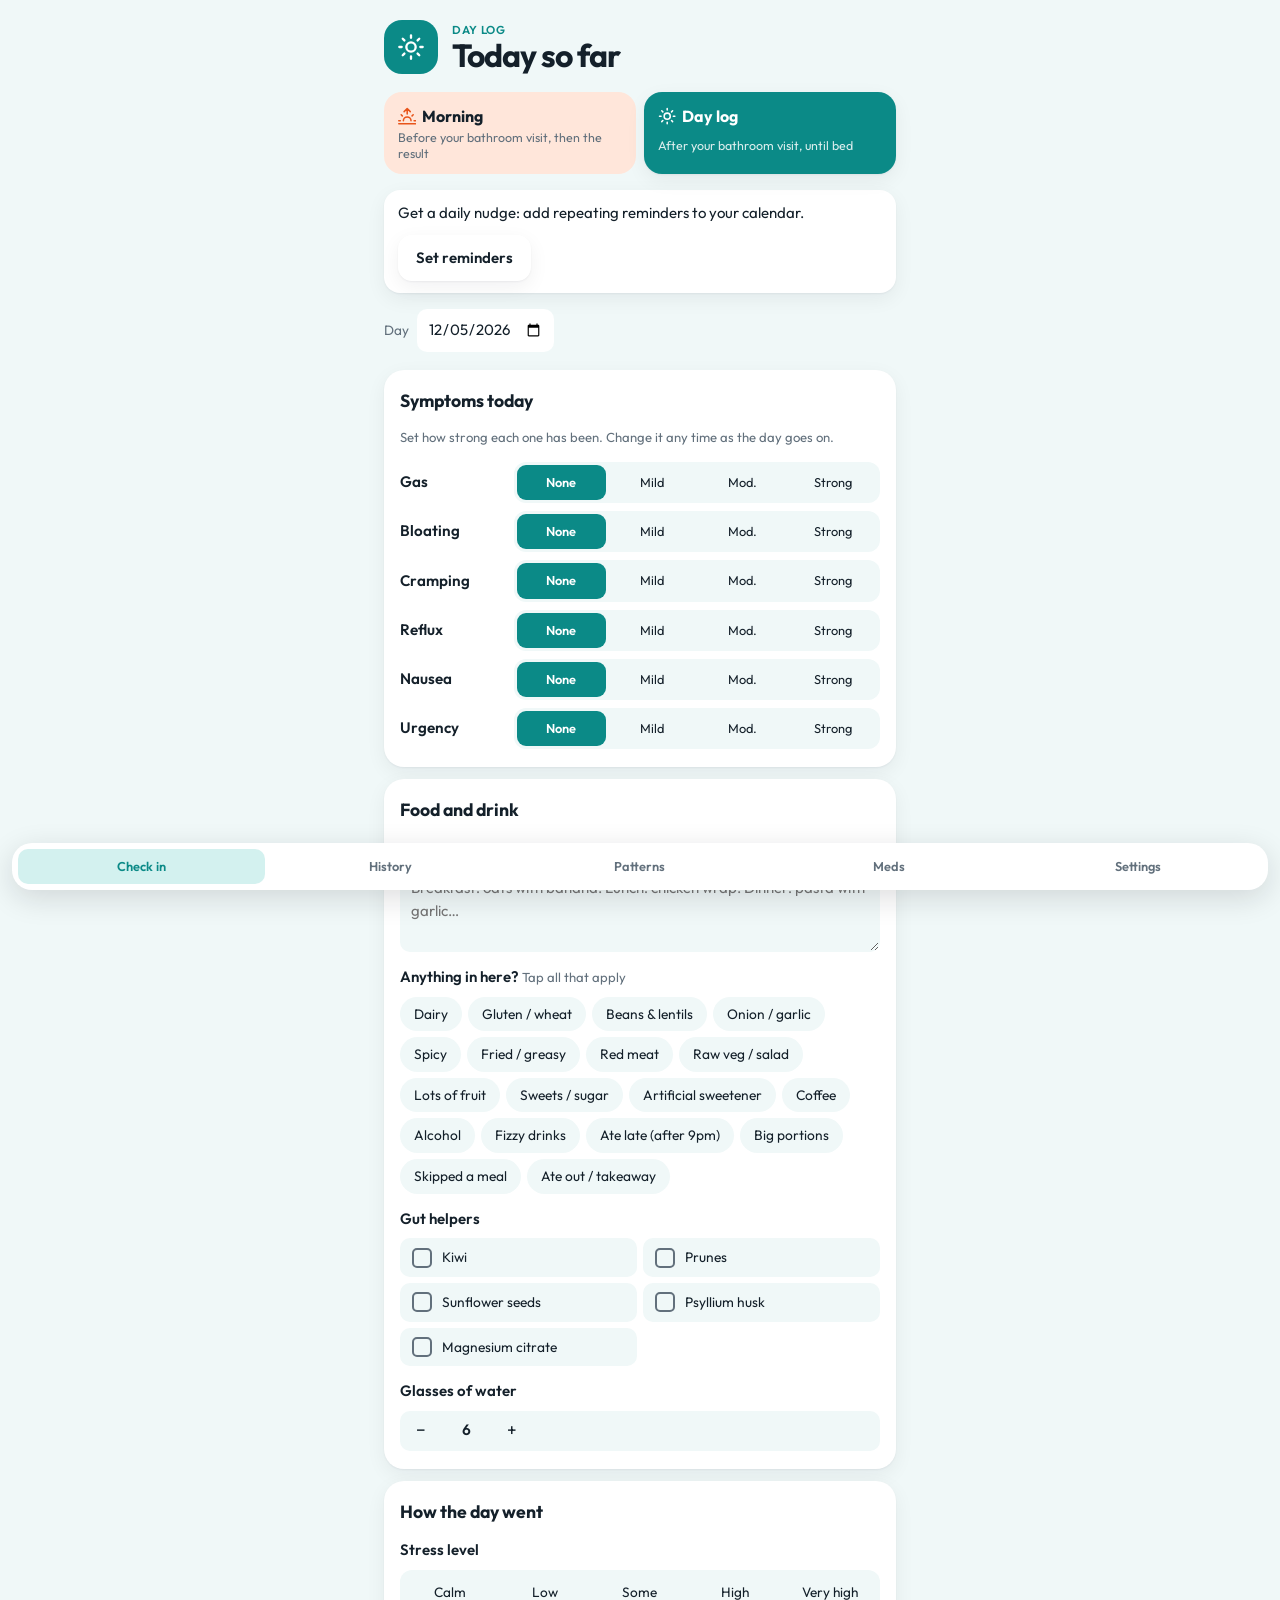
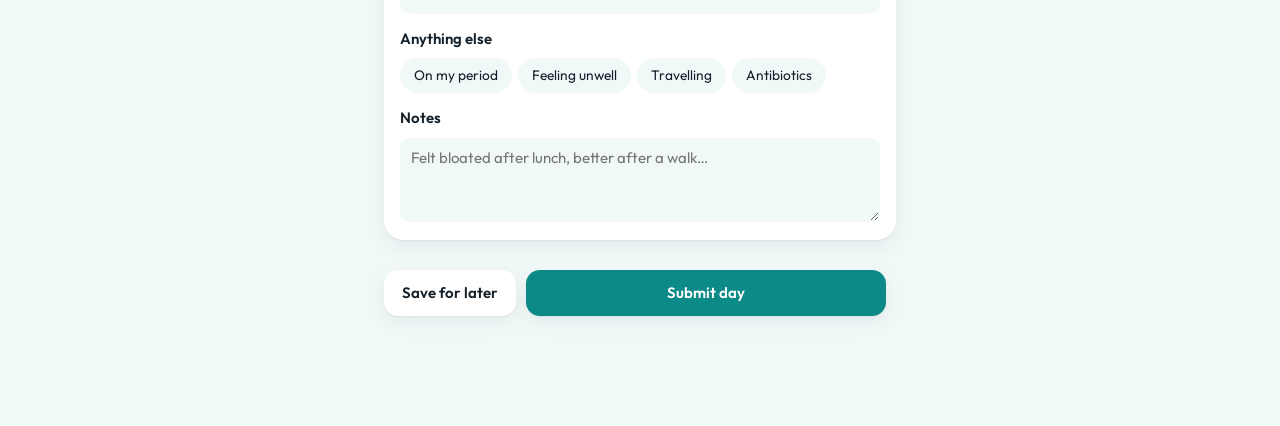
==== commit cf8c6fc8: "Treat listed medications as taken; drop day-log checkboxes Medications count as taken as prescribed " ====
--- a/index.html
+++ b/index.html
@@ -299,11 +299,6 @@
           <div class="checks" data-tags="helpers"></div>
         </div>
         <div class="q">
-          <div class="label">Medications taken</div>
-          <div class="checks" id="d-meds"></div>
-          <p class="hint" id="d-meds-empty" style="margin:0">Add your medications in the <button type="button" class="linkish" data-view="meds">Meds tab</button> to tick them off here.</p>
-        </div>
-        <div class="q">
           <div class="label">Glasses of water</div>
           <div class="stepper" data-field="water" data-step="1" data-min="0" data-max="20">
             <button type="button" data-d="-1" aria-label="Fewer">−</button><output>0</output><button type="button" data-d="1" aria-label="More">+</button>
@@ -444,6 +439,7 @@
       <div class="card">
         <h2>Current medications</h2>
         <div id="meds-current"></div>
+        <div class="row" style="gap:8px"><button class="linkish" type="button" id="med-add-open" hidden>+ Add medication</button><span class="toast small" id="med-msg" role="status"></span></div>
       </div>
       <form class="card" id="med-form" autocomplete="off">
         <h2 id="med-form-title">Add a medication</h2>
@@ -458,7 +454,6 @@
         <div class="row" style="gap:8px">
           <button class="btn primary" type="submit" id="med-save">Add medication</button>
           <button class="btn quiet" type="button" id="med-cancel" hidden>Cancel</button>
-          <span class="toast small" id="med-msg" role="status"></span>
         </div>
       </form>
       <div class="card" id="meds-past-card" hidden>
@@ -628,10 +623,6 @@
     f.querySelectorAll("[data-text]").forEach(t => { if (document.activeElement !== t) t.value = st[t.dataset.text] || ""; });
     if (p === "day") {
       $$("[data-sym]").forEach(seg => seg.querySelectorAll("button").forEach(b => b.setAttribute("aria-pressed", String(st.sym[seg.dataset.sym] === Number(b.dataset.l)))));
-      // medications active on this day, plus any already ticked
-      const list = db.meds.filter(m => st.meds.includes(m.id) || ((!m.start || m.start <= st.date) && (!m.end || m.end >= st.date)));
-      $("#d-meds").innerHTML = list.map(m => `<button type="button" class="chip" data-med="${m.id}" aria-pressed="${st.meds.includes(m.id)}"><span class="box" aria-hidden="true"></span>${esc(m.name)}${m.dose ? ` <span class="hint">${esc(m.dose)}</span>` : ""}</button>`).join("");
-      $("#d-meds-empty").hidden = list.length > 0;
     }
     else {
       $("#m-bm-detail").hidden = st.bm === 0;
@@ -694,7 +685,6 @@
 
   document.addEventListener("click", e => {
     const b = e.target.closest("button"); if (!b) return;
-    if (b.dataset.med) { const a = S.day.meds, i = a.indexOf(b.dataset.med); i >= 0 ? a.splice(i, 1) : a.push(b.dataset.med); render("day"); autosave("day"); return; }
     if (b.dataset.medEdit) return editMed(b.dataset.medEdit);
     if (b.dataset.medStop) { const m = medById(b.dataset.medStop); if (m) { m.end = today(); persist(); renderMeds(); medMsg(`Moved ${m.name} to past medications.`); } return; }
     if (b.dataset.medRestart) { const m = medById(b.dataset.medRestart); if (m) { m.end = null; persist(); renderMeds(); medMsg(`${m.name} is current again.`); } return; }
@@ -775,6 +765,7 @@
   // ---------- medications ----------
   let pendingDel = null;
   const medById = id => db.meds.find(m => m.id === id);
+  const medActiveOn = (m, d) => (!m.start || m.start <= d) && (!m.end || m.end >= d);
   const medMsg = t => $("#med-msg").textContent = t;
   function medRow(m, past) {
     const since = m.start ? `since ${fmtDay(m.start)}` : "";
@@ -787,21 +778,31 @@
   function renderMeds() {
     pendingDel = null;
     const cur = db.meds.filter(m => !m.end || m.end > today()), past = db.meds.filter(m => m.end && m.end <= today());
-    $("#meds-current").innerHTML = cur.length ? cur.map(m => medRow(m, false)).join("") : `<p class="muted small" style="margin:0">No medications yet. Add one below and it will show up as a checkbox in your day log.</p>`;
+    $("#meds-current").innerHTML = cur.length ? cur.map(m => medRow(m, false)).join("") : `<p class="muted small" style="margin:0">No medications yet. Add what you take below. Each one counts as taken as prescribed from its start date until you mark it stopped.</p>`;
     $("#meds-past-card").hidden = !past.length;
     $("#meds-past").innerHTML = past.map(m => medRow(m, true)).join("");
+    if (!db.meds.length) setMedForm(false);
+  }
+  // With no medications the form is always shown; otherwise it opens on demand.
+  function setMedForm(open) {
+    const show = open || !db.meds.length;
+    $("#med-form").hidden = !show;
+    $("#med-add-open").hidden = show;
+    $("#med-cancel").hidden = !(show && db.meds.length);
   }
   function resetMedForm() {
     $("#med-id").value = ""; ["name", "dose", "sched", "notes"].forEach(k => $("#med-" + k).value = ""); $("#med-start").value = today();
-    $("#med-form-title").textContent = "Add a medication"; $("#med-save").textContent = "Add medication"; $("#med-cancel").hidden = true;
+    $("#med-form-title").textContent = "Add a medication"; $("#med-save").textContent = "Add medication";
+    setMedForm(false);
   }
   function editMed(id) {
     const m = medById(id); if (!m) return;
     $("#med-id").value = m.id; $("#med-name").value = m.name; $("#med-dose").value = m.dose || ""; $("#med-sched").value = m.schedule || ""; $("#med-start").value = m.start || ""; $("#med-notes").value = m.notes || "";
-    $("#med-form-title").textContent = `Edit ${m.name}`; $("#med-save").textContent = "Save changes"; $("#med-cancel").hidden = false; medMsg("");
+    $("#med-form-title").textContent = `Edit ${m.name}`; $("#med-save").textContent = "Save changes"; setMedForm(true); medMsg("");
     $("#med-form").scrollIntoView({ block: "start" }); $("#med-name").focus();
   }
   $("#med-cancel").addEventListener("click", () => { resetMedForm(); medMsg(""); });
+  $("#med-add-open").addEventListener("click", () => { resetMedForm(); setMedForm(true); medMsg(""); $("#med-name").focus(); });
   $("#med-form").addEventListener("submit", e => {
     e.preventDefault();
     const name = $("#med-name").value.trim();
@@ -871,7 +872,8 @@
     ["food", "helpers", "other"].forEach(g => TAGS[g].forEach(t => test(t, x => (x.d.tags[g] || []).includes(t), true)));
     SYMPTOMS.forEach(([k, l]) => test(`${l} during the day`, x => x.d.sym[k] > 0, true));
     test("A strong symptom during the day", x => Object.values(x.d.sym).some(v => v >= 3), true);
-    db.meds.forEach(m => test(`Took ${m.name}`, x => (x.d.meds || []).includes(m.id), true));
+    // Listed medications count as taken as prescribed between their start and stop dates.
+    db.meds.forEach(m => test(`On ${m.name}`, x => medActiveOn(m, addDays(x.m.date, -1))));
     test("High stress in the day (4 to 5)", x => x.d.stress >= 4, true);
     test("Under 5 glasses of water", x => x.d.water < 5, true);
     TAGS.morning.forEach(t => test(`${t} (morning)`, x => (x.m.tags.morning || []).includes(t)));
@@ -953,12 +955,12 @@
   $("#export-csv").addEventListener("click", () => {
     flush();
     const q = v => { v = v === null || v === undefined ? "" : String(v); return /[",\n]/.test(v) ? `"${v.replace(/"/g, '""')}"` : v; };
-    const cols = ["day", "day_status", "food", "food_tags", "helpers", "other_tags", "meds_taken", "water", "stress_day", ...SYMPTOMS.map(s => s[0]), "day_notes",
+    const cols = ["day", "day_status", "food", "food_tags", "helpers", "other_tags", "medications", "water", "stress_day", ...SYMPTOMS.map(s => s[0]), "day_notes",
       "morning", "morning_status", "sleep_hours", "sleep_quality", "morning_tags", "stress_morning", "visit_time", "bowel_movements", "bristol", "emptied", "urgency", "gut_score", "morning_notes"];
     const keys = [...new Set([...Object.keys(db.days), ...Object.keys(db.mornings).map(m => addDays(m, -1))])].sort();
     const rows = keys.map(D => {
       const d = db.days[D] ? normDay(db.days[D]) : null, M = addDays(D, 1), m = db.mornings[M] ? normMorning(db.mornings[M]) : null;
-      return [D, d && d.status, d && d.food, d && d.tags.food.join("; "), d && d.tags.helpers.join("; "), d && d.tags.other.join("; "), d && d.meds.map(id => (medById(id) || { name: id }).name).join("; "), d && d.water, d && d.stress,
+      return [D, d && d.status, d && d.food, d && d.tags.food.join("; "), d && d.tags.helpers.join("; "), d && d.tags.other.join("; "), db.meds.filter(m => medActiveOn(m, D)).map(m => m.name).join("; "), d && d.water, d && d.stress,
         ...SYMPTOMS.map(([k]) => d ? LEVEL_WORD[d.sym[k]] : ""), d && d.notes,
         m ? M : "", m && m.status, m && m.sleepH, m && m.sleepQ, m && m.tags.morning.join("; "), m && m.stressM, m && m.attemptAt, m && m.bm, m && m.bristol,
         m && (EMPTIED[m.emptied] || ""), m && (m.urgency ? "yes" : ""), m && m.overall, m && m.notes].map(q).join(",");
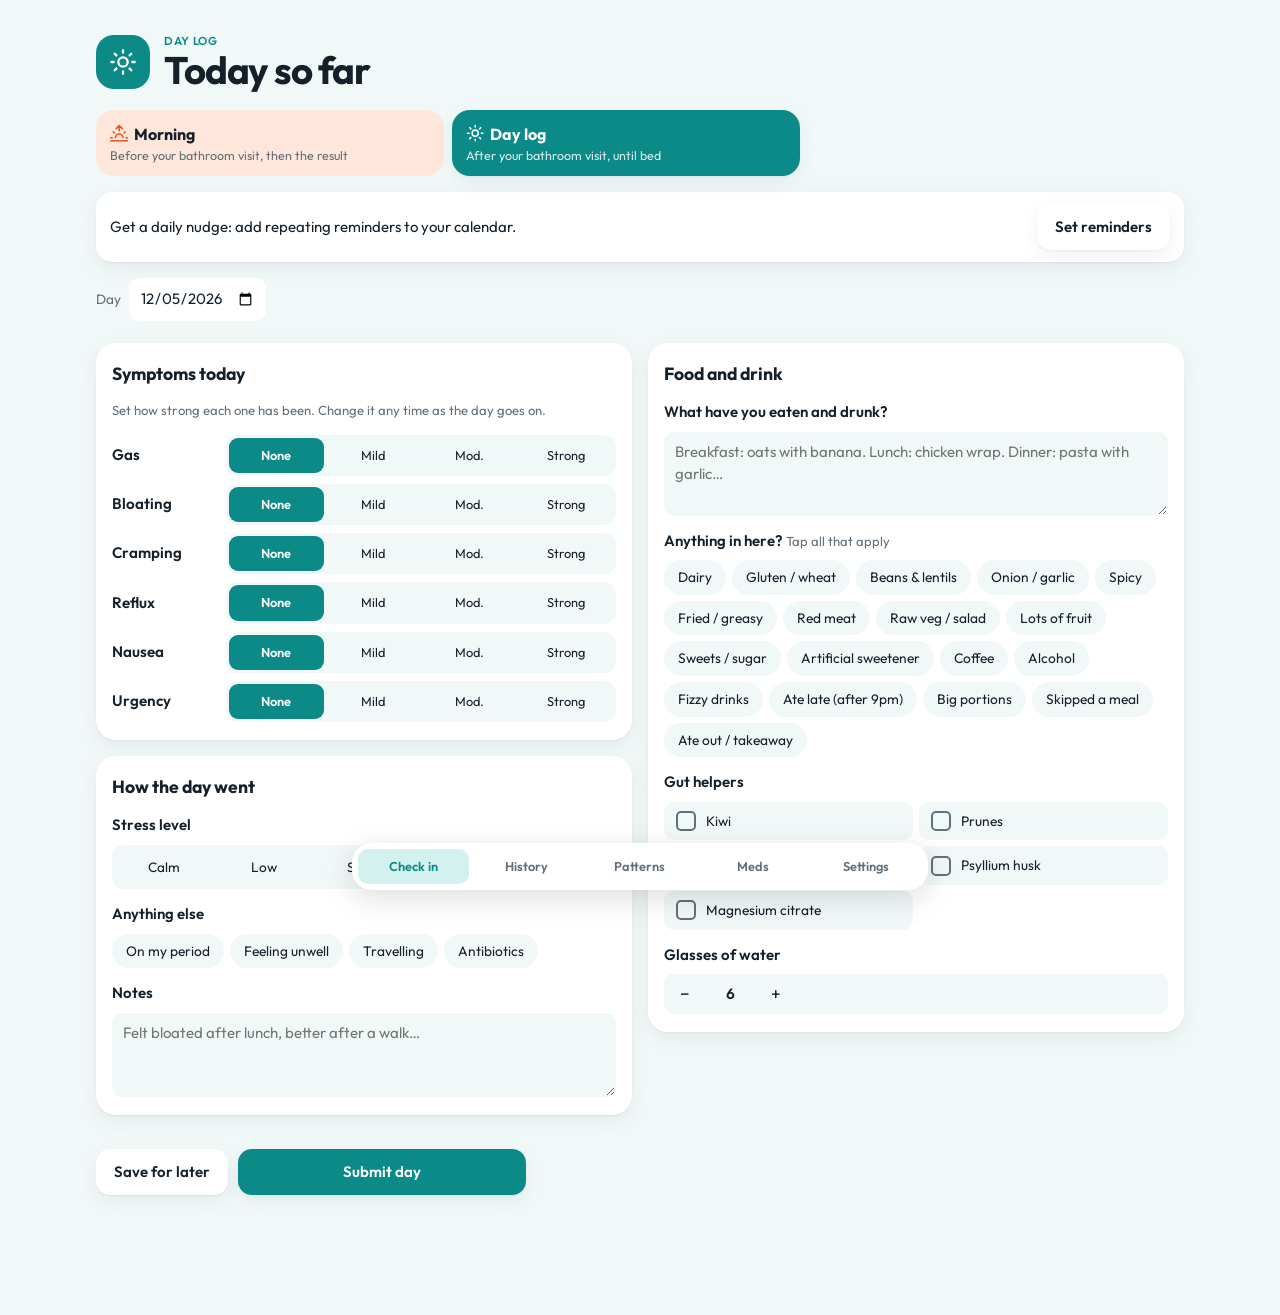
==== commit 83ed7140: "Use more of the window on desktop At 900px and wider the page widens to 72rem, check-in sections sit" ====
--- a/index.html
+++ b/index.html
@@ -248,6 +248,24 @@
 .status[data-state="submitted"] { background: var(--accent-soft); color: var(--accent); }
 nav.tabs { left: 12px; right: 12px; bottom: calc(10px + env(safe-area-inset-bottom, 0px)); padding: 6px; border: 0; border-radius: 20px; background: var(--surface); box-shadow: 0 8px 30px rgba(20, 20, 30, .14); }
 .tab[aria-selected="true"] { background: var(--accent-soft); color: var(--accent); }
+/* Desktop: use more of the window; check-in sections flow into two columns, other pages into a two-column grid. */
+@media (min-width: 900px) {
+  .wrap { max-width: 72rem; padding-inline: 32px; padding-block: 32px 120px; }
+  h1 { font-size: 2.4rem; }
+  .switch { max-width: 44rem; }
+  .wrap form[data-part] { grid-template-columns: repeat(2, minmax(0, 1fr)); gap: 16px; align-items: start; }
+  form[data-part] > .formhead, form[data-part] > #m-pair, form[data-part] > .savebar { grid-column: 1 / -1; }
+  #form-day > section.block:nth-of-type(1) { grid-column: 1; grid-row: 2; }
+  #form-day > section.block:nth-of-type(2) { grid-column: 2; grid-row: 2 / span 2; }
+  #form-day > section.block:nth-of-type(3) { grid-column: 1; grid-row: 3; }
+  .stack { grid-template-columns: repeat(2, minmax(0, 1fr)); align-items: start; }
+  .wide { grid-column: 1 / -1; }
+  .card.wide .chart { max-height: 260px; }
+  .savebar .btn.primary { flex: 0 1 18rem; }
+  #history-list { display: grid; grid-template-columns: repeat(2, minmax(0, 1fr)); column-gap: 28px; }
+  #history-list .cycle:nth-child(2), #history-list .cycle:nth-child(3) { border-top: 0; }
+  nav.tabs { left: 50%; right: auto; transform: translateX(-50%); width: min(36rem, calc(100% - 24px)); }
+}
 </style>
 
 <div class="wrap">
@@ -824,7 +842,7 @@
     const keys = [...new Set([...Object.keys(db.days), ...Object.keys(db.mornings).map(m => addDays(m, -1))])].sort().reverse();
     const box = $("#history-list");
     if (!keys.length) { box.innerHTML = `<div class="card"><h2>Nothing logged yet</h2><p class="muted" style="margin:0">Each row pairs a day log with the morning after it. Tap either half to edit it.</p><div><button class="btn primary" type="button" data-view="checkin">Check in now</button></div></div>`; return; }
-    box.innerHTML = `<p class="hint" style="margin:0 0 6px">Each row is a day and the morning after it. Tap to edit.</p>` + keys.map(D => {
+    box.innerHTML = `<p class="hint wide" style="margin:0 0 6px">Each row is a day and the morning after it. Tap to edit.</p>` + keys.map(D => {
       const day = db.days[D], M = addDays(D, 1), m = db.mornings[M];
       const dayHalf = day
         ? `<button class="half day" type="button" data-open-day="${D}"><span class="head"><b class="label"><i class="ico">${ICONS.day}</i>${fmtDay(D)}</b><em class="status" data-state="${day.status}">${statusOf(day)}</em></span>
@@ -912,14 +930,14 @@
     const recent14 = P.filter(x => x.m.date > addDays(today(), -14) && x.m.bm > 0 && x.m.emptied);
     const full = recent14.filter(x => x.m.emptied === 3).length;
     $("#patterns").innerHTML = `
-      ${isExample ? `<div class="banner"><p><span class="example-tag">Example</span> These are made-up days to show how this page works. Your own patterns appear after 5 submitted mornings (you have ${real.length}).</p></div>` : ""}
-      <div class="card"><div class="row" style="justify-content:space-between"><h2>Morning gut score, last 4 weeks</h2><span class="muted small">${last7.length ? `7 day average ${avg(last7).toFixed(1)}` : ""}</span></div>${chart(P)}
+      ${isExample ? `<div class="banner wide"><p><span class="example-tag">Example</span> These are made-up days to show how this page works. Your own patterns appear after 5 submitted mornings (you have ${real.length}).</p></div>` : ""}
+      <div class="card wide"><div class="row" style="justify-content:space-between"><h2>Morning gut score, last 4 weeks</h2><span class="muted small">${last7.length ? `7 day average ${avg(last7).toFixed(1)}` : ""}</span></div>${chart(P)}
         ${recent14.length ? `<p class="muted small" style="margin:0">Fully emptied on ${full} of ${recent14.length} mornings with a bowel movement in the last 2 weeks.</p>` : ""}</div>
       <div class="card"><h2>Linked to worse mornings</h2><p class="muted small" style="margin:0">Your average morning score with it, compared with mornings without it. Food, helpers and symptoms are from the day before.</p>
         <div>${bad.length ? bad.map(row).join("") : `<p class="muted small">Nothing stands out yet.</p>`}</div></div>
       <div class="card"><h2>Linked to better mornings</h2>
         <div>${good.length ? good.map(row).join("") : `<p class="muted small">Nothing stands out yet.</p>`}</div></div>
-      <p class="muted small">These are patterns, not proof. A factor needs at least 3 mornings with it and 3 without before it shows here, and the picture gets clearer over a few weeks. Worth bringing to a doctor or dietitian.</p>`;
+      <p class="muted small wide">These are patterns, not proof. A factor needs at least 3 mornings with it and 3 without before it shows here, and the picture gets clearer over a few weeks. Worth bringing to a doctor or dietitian.</p>`;
   }
 
   // ---------- reminders (.ics) ----------
